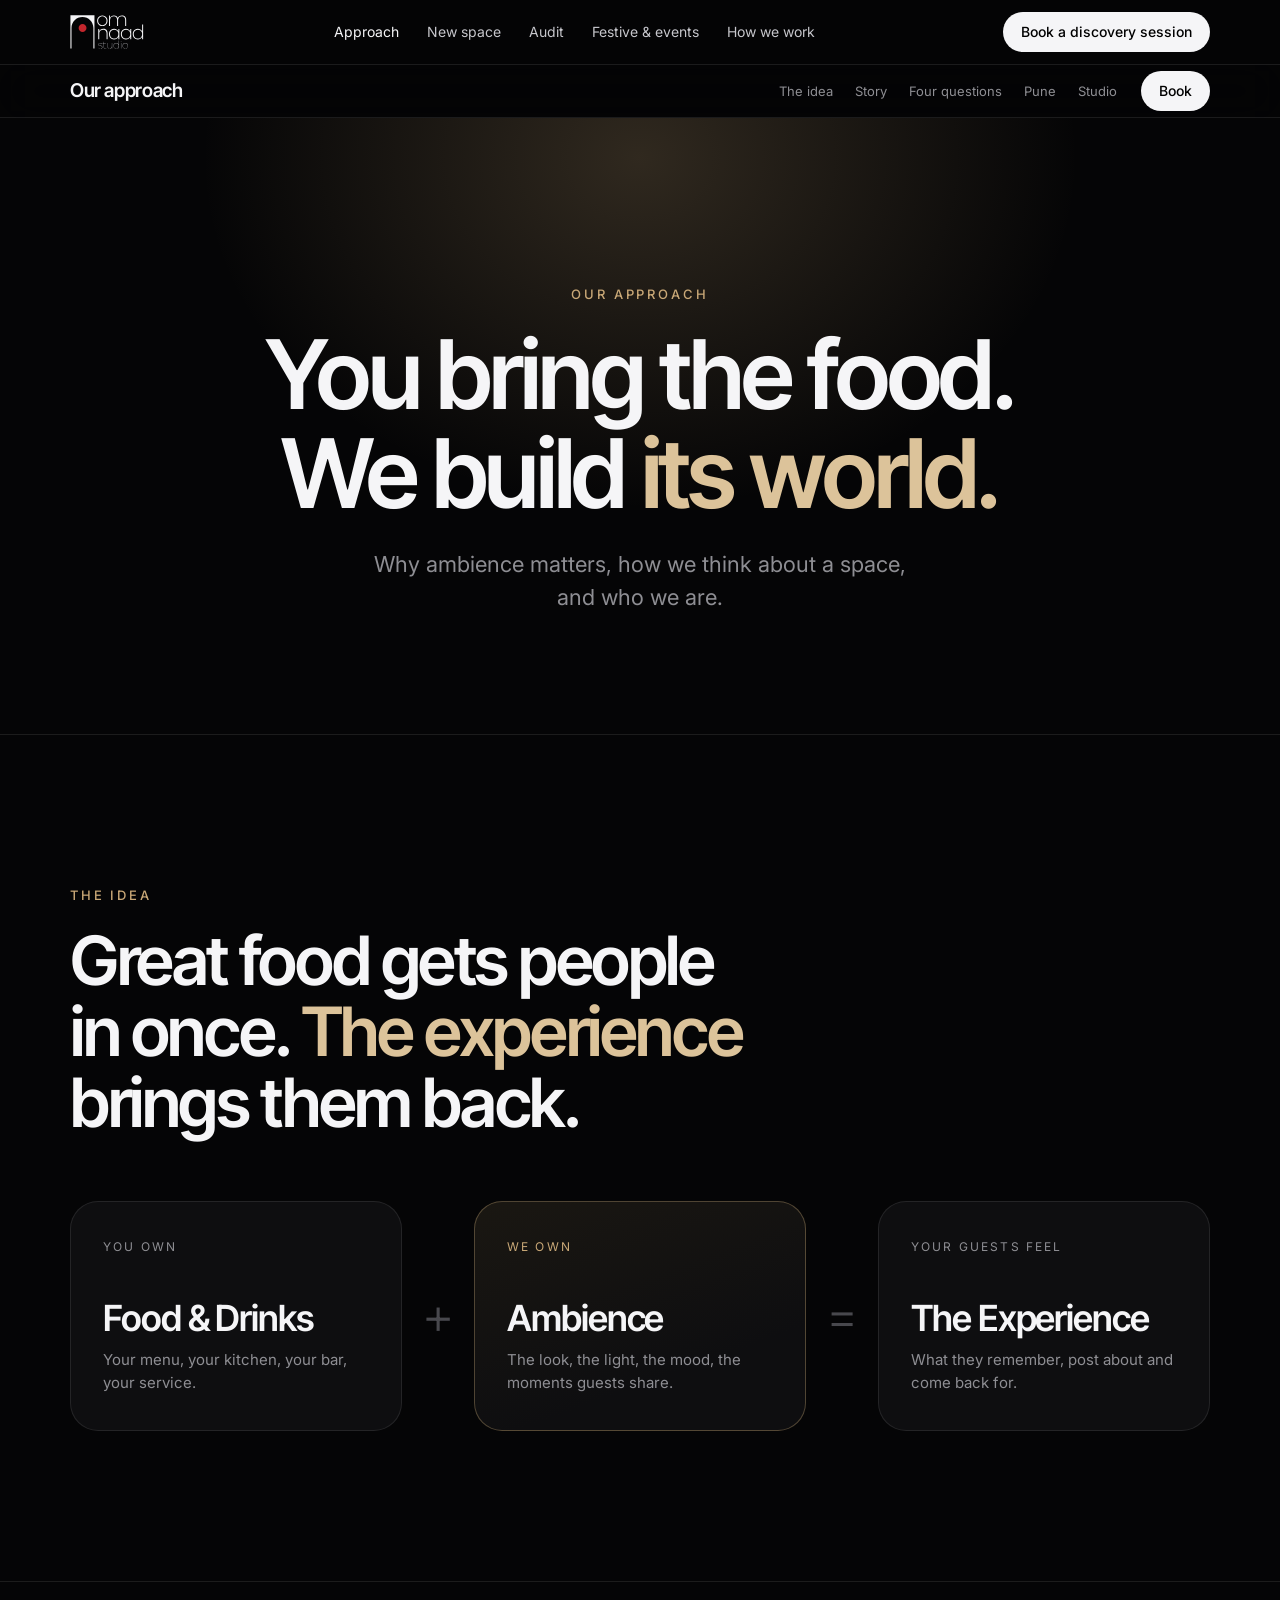
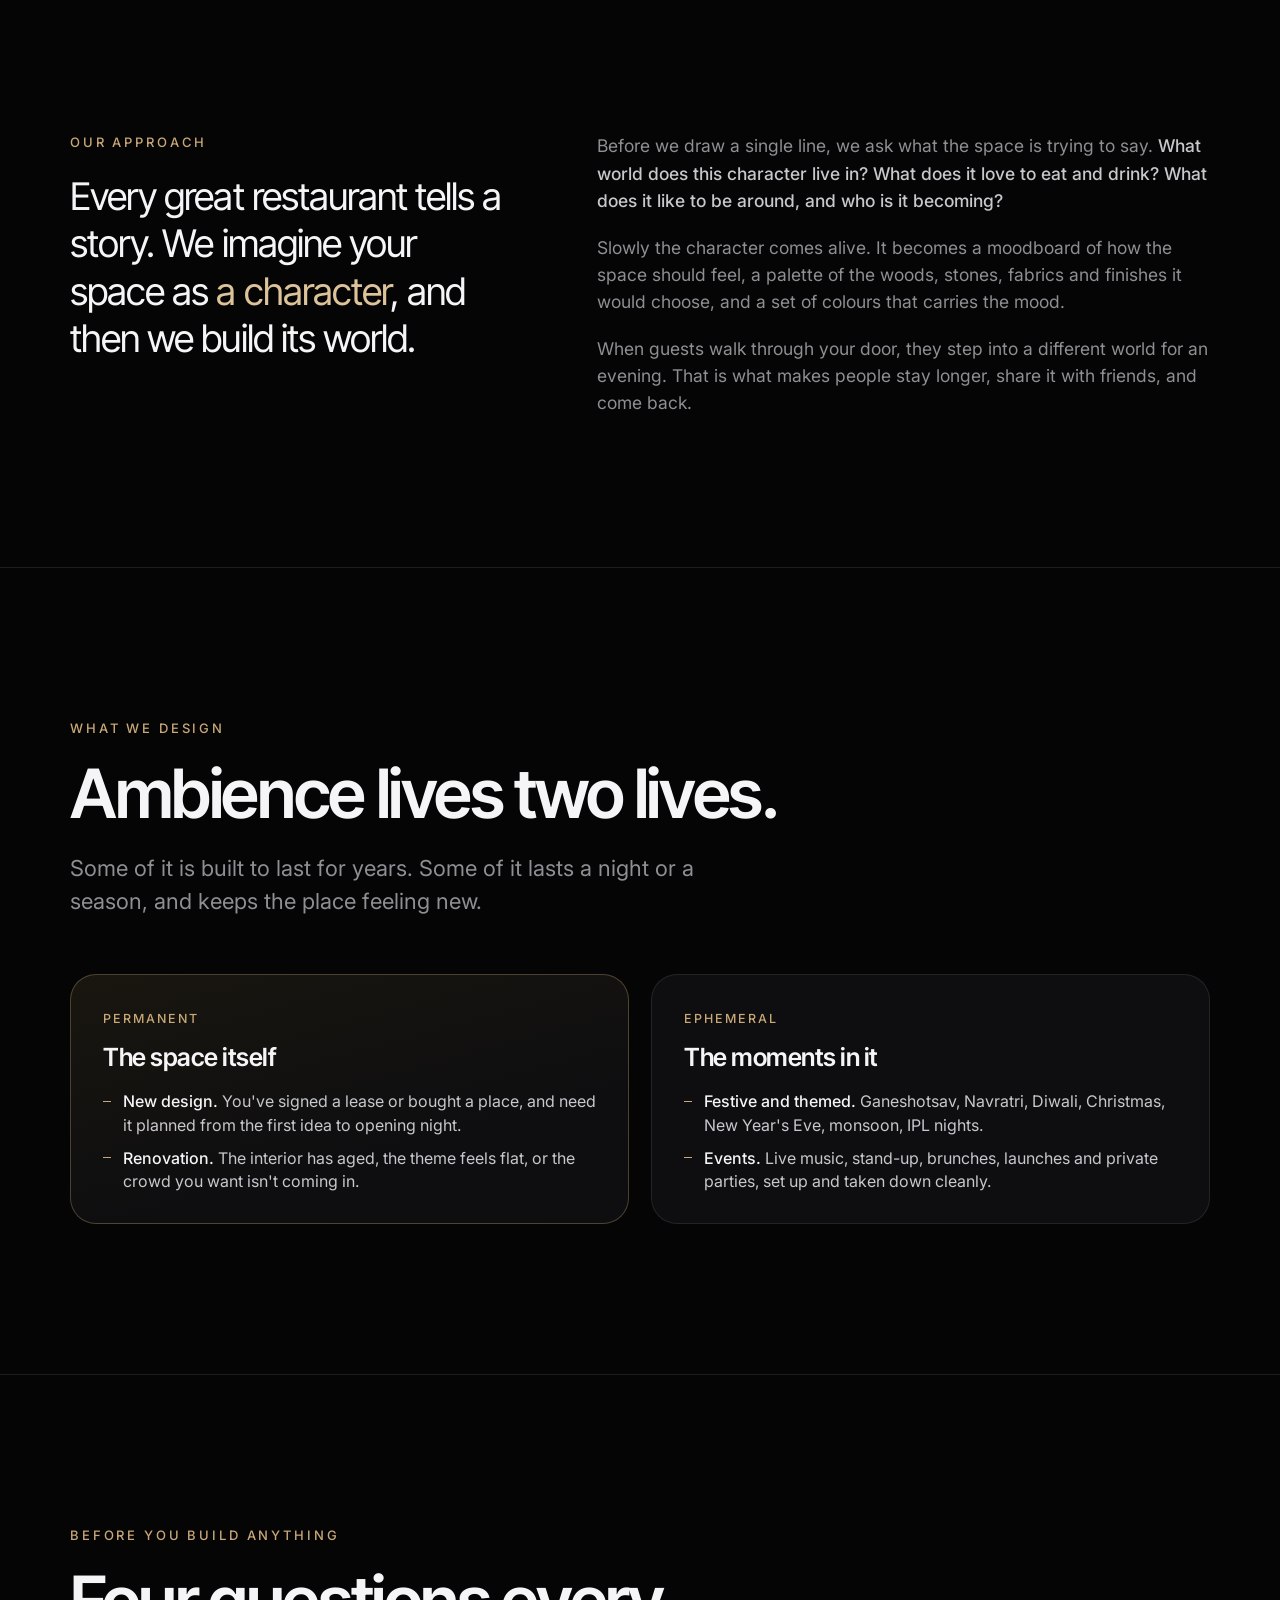
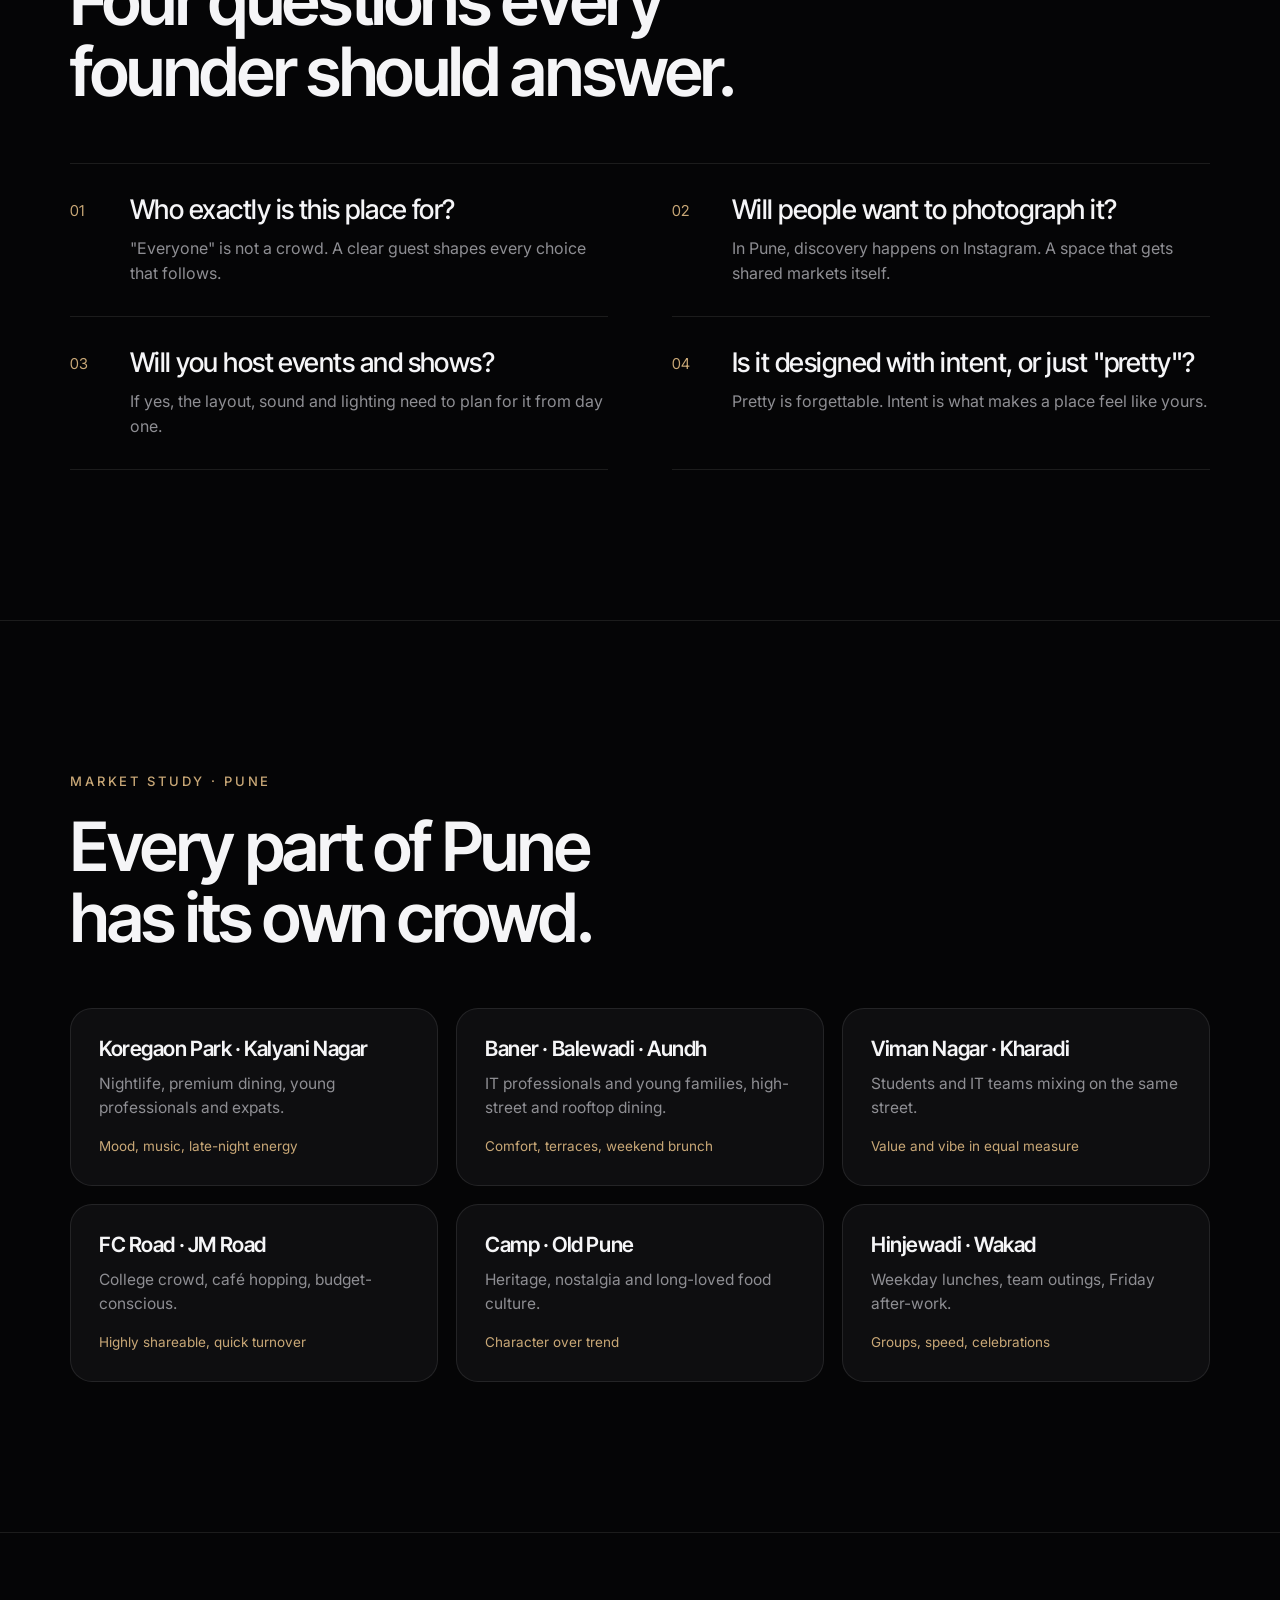
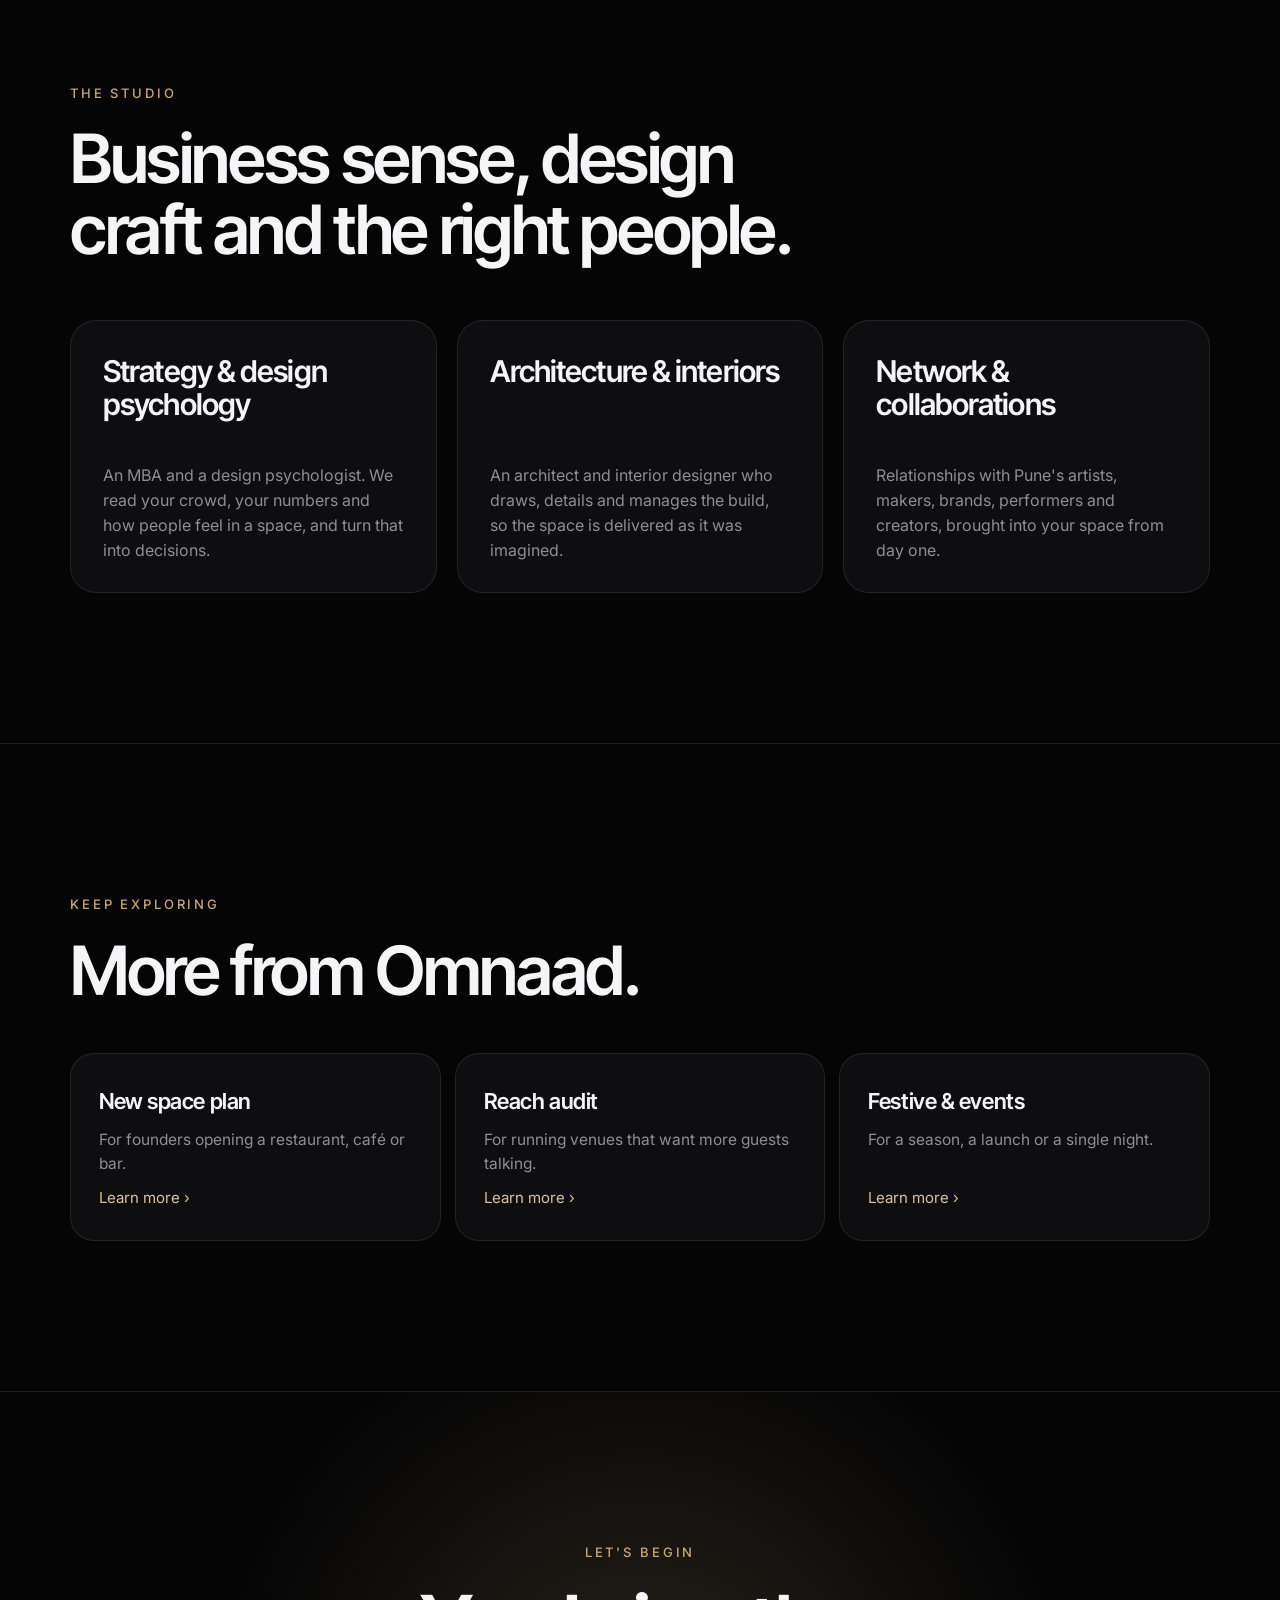
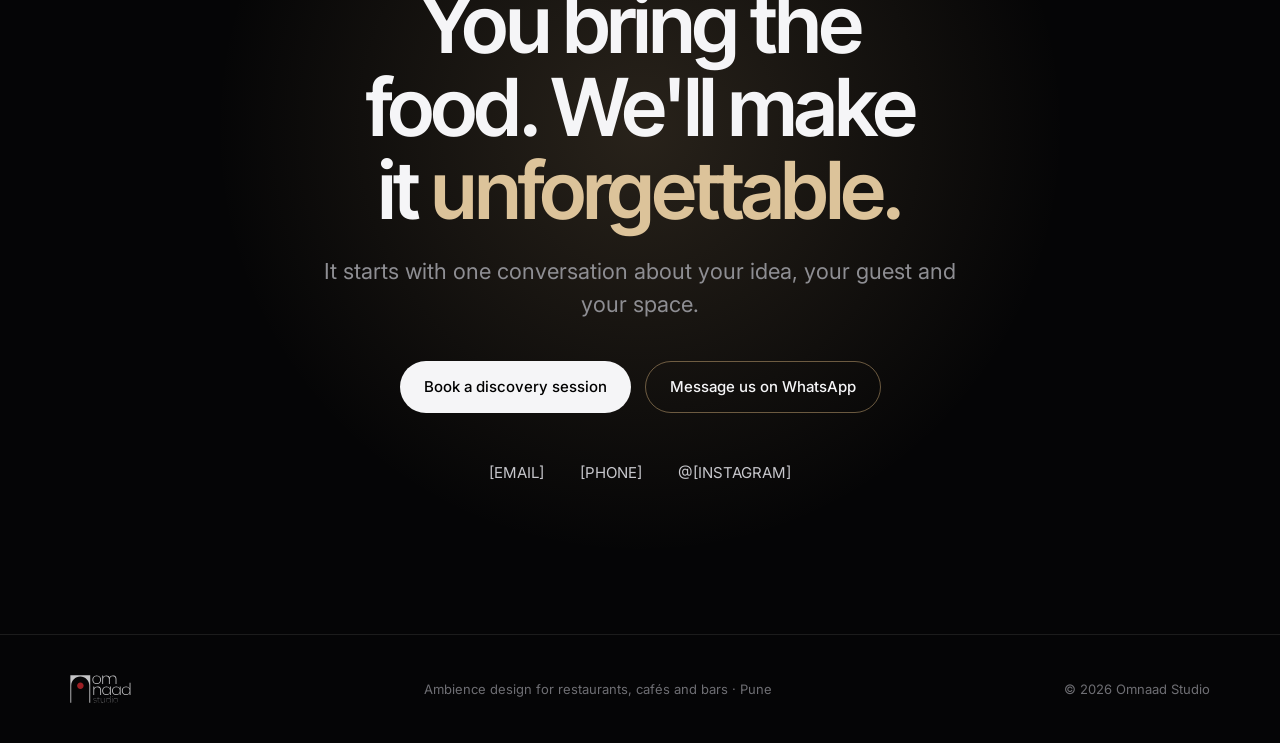
==== public/approach.html @ ee849a14 "Split the site into a highlights home page and detail pages Home page shows short tiles for each ser" ====
<!doctype html>
<html lang="en">
<head>
<meta charset="utf-8">
<meta name="viewport" content="width=device-width,initial-scale=1,viewport-fit=cover">
<title>Our approach · Omnaad Studio</title>
<meta name="description" content="Food and drinks plus ambience make the experience. How Omnaad thinks about restaurant spaces in Pune, and who we are.">
<meta name="theme-color" content="#050506">
<meta property="og:title" content="Our approach · Omnaad Studio">
<meta property="og:description" content="Food and drinks plus ambience make the experience. How Omnaad thinks about restaurant spaces in Pune, and who we are.">
<meta property="og:type" content="website">
<link rel="icon" href="favicon.svg" type="image/svg+xml">
<link rel="apple-touch-icon" href="apple-touch-icon.png">
<link rel="preconnect" href="https://fonts.googleapis.com">
<link rel="preconnect" href="https://fonts.gstatic.com" crossorigin>
<link rel="stylesheet" href="https://fonts.googleapis.com/css2?family=Inter+Tight:wght@300;400;500;600&family=Inter:wght@300;400;500&display=swap">
<link rel="stylesheet" href="styles.css">
</head>
<body>

<header class="nav">
  <div class="wrap">
    <a href="index.html" class="logo" aria-label="Omnaad Studio home"><img src="logo.svg" alt="Omnaad Studio" width="74" height="34"></a>
    <nav aria-label="Main"><ul><li><a href="approach.html" aria-current="page">Approach</a></li><li><a href="new-space-plan.html">New space</a></li><li><a href="reach-audit.html">Audit</a></li><li><a href="festive-and-events.html">Festive & events</a></li><li><a href="how-we-work.html">How we work</a></li></ul></nav>
    <details class="mnav"><summary>Menu</summary><ul><li><a href="approach.html" aria-current="page">Approach</a></li><li><a href="new-space-plan.html">New space</a></li><li><a href="reach-audit.html">Audit</a></li><li><a href="festive-and-events.html">Festive & events</a></li><li><a href="how-we-work.html">How we work</a></li></ul></details>
    <a href="#contact" class="btn primary small"><span class="cta-long">Book a discovery session</span><span class="cta-short">Book</span></a>
  </div>
</header>
<div class="subnav"><div class="wrap"><span class="name">Our approach</span><div class="right"><nav class="anchors" aria-label="On this page"><a href="#idea">The idea</a><a href="#story">Story</a><a href="#questions">Four questions</a><a href="#pune">Pune</a><a href="#studio">Studio</a></nav><a href="#contact" class="btn primary small">Book</a></div></div></div>
<main id="top">
<section class="phero">
  <div class="wrap">
    <div class="eyebrow">Our approach</div>
    <h1>You bring the food. We build <span class="gold">its world.</span></h1>
    <p class="lede">Why ambience matters, how we think about a space, and who we are.</p>
  </div>
</section>

<section id="idea">
  <div class="wrap">
    <div class="eyebrow">The idea</div>
    <h2>Great food gets people in once. <span class="gold">The experience</span> brings them back.</h2>
    <div class="eq">
      <div class="term"><span class="k">You own</span><div><div class="v">Food &amp; Drinks</div><div class="d">Your menu, your kitchen, your bar, your service.</div></div></div>
      <div class="op" aria-hidden="true">+</div>
      <div class="term us"><span class="k">We own</span><div><div class="v">Ambience</div><div class="d">The look, the light, the mood, the moments guests share.</div></div></div>
      <div class="op" aria-hidden="true">=</div>
      <div class="term"><span class="k">Your guests feel</span><div><div class="v">The Experience</div><div class="d">What they remember, post about and come back for.</div></div></div>
    </div>
  </div>
</section>


<section id="story">
  <div class="wrap story">
    <div>
      <div class="eyebrow">Our approach</div>
      <blockquote>Every great restaurant tells a story. We imagine your space as <em>a character</em>, and then we build its world.</blockquote>
    </div>
    <div class="body">
      <p>Before we draw a single line, we ask what the space is trying to say. <b>What world does this character live in? What does it love to eat and drink? What does it like to be around, and who is it becoming?</b></p>
      <p>Slowly the character comes alive. It becomes a moodboard of how the space should feel, a palette of the woods, stones, fabrics and finishes it would choose, and a set of colours that carries the mood.</p>
      <p>When guests walk through your door, they step into a different world for an evening. That is what makes people stay longer, share it with friends, and come back.</p>
    </div>
  </div>
</section>


<section id="lives">
  <div class="wrap">
    <div class="eyebrow">What we design</div>
    <h2>Ambience lives two lives.</h2>
    <p class="lede">Some of it is built to last for years. Some of it lasts a night or a season, and keeps the place feeling new.</p>
    <div class="grid2">
      <div class="card feature">
        <div class="n">Permanent</div>
        <h3>The space itself</h3>
        <ul>
          <li><b>New design.</b> You've signed a lease or bought a place, and need it planned from the first idea to opening night.</li>
          <li><b>Renovation.</b> The interior has aged, the theme feels flat, or the crowd you want isn't coming in.</li>
        </ul>
      </div>
      <div class="card">
        <div class="n">Ephemeral</div>
        <h3>The moments in it</h3>
        <ul>
          <li><b>Festive and themed.</b> Ganeshotsav, Navratri, Diwali, Christmas, New Year's Eve, monsoon, IPL nights.</li>
          <li><b>Events.</b> Live music, stand-up, brunches, launches and private parties, set up and taken down cleanly.</li>
        </ul>
      </div>
    </div>
  </div>
</section>


<section id="questions">
  <div class="wrap">
    <div class="eyebrow">Before you build anything</div>
    <h2>Four questions every founder should answer.</h2>
    <div class="qgrid">
      <div class="qrow"><span class="i">01</span><div><div class="q">Who exactly is this place for?</div><div class="a">"Everyone" is not a crowd. A clear guest shapes every choice that follows.</div></div></div>
      <div class="qrow"><span class="i">02</span><div><div class="q">Will people want to photograph it?</div><div class="a">In Pune, discovery happens on Instagram. A space that gets shared markets itself.</div></div></div>
      <div class="qrow"><span class="i">03</span><div><div class="q">Will you host events and shows?</div><div class="a">If yes, the layout, sound and lighting need to plan for it from day one.</div></div></div>
      <div class="qrow"><span class="i">04</span><div><div class="q">Is it designed with intent, or just "pretty"?</div><div class="a">Pretty is forgettable. Intent is what makes a place feel like yours.</div></div></div>
    </div>
  </div>
</section>


<section id="pune">
  <div class="wrap">
    <div class="eyebrow">Market study · Pune</div>
    <h2>Every part of Pune has its own crowd.</h2>
    <div class="areas">
      <div class="area"><h3>Koregaon Park · Kalyani Nagar</h3><div class="who">Nightlife, premium dining, young professionals and expats.</div><div class="cue">Mood, music, late-night energy</div></div>
      <div class="area"><h3>Baner · Balewadi · Aundh</h3><div class="who">IT professionals and young families, high-street and rooftop dining.</div><div class="cue">Comfort, terraces, weekend brunch</div></div>
      <div class="area"><h3>Viman Nagar · Kharadi</h3><div class="who">Students and IT teams mixing on the same street.</div><div class="cue">Value and vibe in equal measure</div></div>
      <div class="area"><h3>FC Road · JM Road</h3><div class="who">College crowd, café hopping, budget-conscious.</div><div class="cue">Highly shareable, quick turnover</div></div>
      <div class="area"><h3>Camp · Old Pune</h3><div class="who">Heritage, nostalgia and long-loved food culture.</div><div class="cue">Character over trend</div></div>
      <div class="area"><h3>Hinjewadi · Wakad</h3><div class="who">Weekday lunches, team outings, Friday after-work.</div><div class="cue">Groups, speed, celebrations</div></div>
    </div>
  </div>
</section>


<section id="studio">
  <div class="wrap">
    <div class="eyebrow">The studio</div>
    <h2>Business sense, design craft and the right people.</h2>
    <div class="grid3">
      <div class="card member"><div class="role">Strategy &amp; design psychology</div><p>An MBA and a design psychologist. We read your crowd, your numbers and how people feel in a space, and turn that into decisions.</p></div>
      <div class="card member"><div class="role">Architecture &amp; interiors</div><p>An architect and interior designer who draws, details and manages the build, so the space is delivered as it was imagined.</p></div>
      <div class="card member"><div class="role">Network &amp; collaborations</div><p>Relationships with Pune's artists, makers, brands, performers and creators, brought into your space from day one.</p></div>
    </div>
  </div>
</section>


<section>
  <div class="wrap">
    <div class="eyebrow">Keep exploring</div>
    <h2>More from Omnaad.</h2>
    <div class="explore"><a href="new-space-plan.html"><b>New space plan</b><span>For founders opening a restaurant, café or bar.</span><em>Learn more ›</em></a><a href="reach-audit.html"><b>Reach audit</b><span>For running venues that want more guests talking.</span><em>Learn more ›</em></a><a href="festive-and-events.html"><b>Festive & events</b><span>For a season, a launch or a single night.</span><em>Learn more ›</em></a></div>
  </div>
</section>

<section id="contact" class="contact">
  <div class="wrap">
    <div class="eyebrow">Let's begin</div>
    <h2>You bring the food. We'll make it <span class="gold">unforgettable.</span></h2>
    <p class="lede">It starts with one conversation about your idea, your guest and your space.</p>
    <div class="actions">
      <a href="mailto:[EMAIL]?subject=Discovery%20session" class="btn primary">Book a discovery session</a>
      <a href="https://wa.me/[WHATSAPP_NUMBER]" class="btn ghost">Message us on WhatsApp</a>
    </div>
    <div class="channels">
      <a href="mailto:[EMAIL]">[EMAIL]</a>
      <a href="tel:[PHONE]">[PHONE]</a>
      <a href="https://instagram.com/[INSTAGRAM]">@[INSTAGRAM]</a>
    </div>
  </div>
</section>

</main>

<footer>
  <div class="wrap">
    <a href="index.html"><img src="logo.svg" alt="Omnaad Studio" width="62" height="28"></a>
    <span>Ambience design for restaurants, cafés and bars · Pune</span>
    <span>© 2026 Omnaad Studio</span>
  </div>
</footer>

</body>
</html>
---- public/styles.css ----
/* Omnaad Studio — dark, Apple-like restraint. Near-black ground, one champagne accent, the logo's red dot as the only other colour. */
:root{
  --bg:#050506; --raise:#0E0E10; --raise2:#151517; --line:rgba(255,255,255,.09);
  --text:#F5F5F7; --soft:#C7C7CC; --muted:#8E8E93; --gold:#C9A877; --gold-hi:#DCC39A; --gold-dim:rgba(201,168,119,.12); --red:#C2262C;
  --display:"Inter Tight","SF Pro Display","Helvetica Neue",Arial,sans-serif;
  --body:"Inter","SF Pro Text","Helvetica Neue",Arial,sans-serif;
  --gutter:max(20px, env(safe-area-inset-left, 0px));
  color-scheme:dark;
}
*{box-sizing:border-box;margin:0;padding:0}
html{scroll-behavior:smooth;scroll-padding-top:80px;background:var(--bg)}
body{background:var(--bg);color:var(--text);font-family:var(--body);font-size:17px;line-height:1.55;-webkit-font-smoothing:antialiased;overflow-x:hidden}
img,svg{max-width:100%;display:block}
a{color:inherit}
a:focus-visible,button:focus-visible{outline:2px solid var(--gold);outline-offset:3px;border-radius:6px}
.wrap{max-width:1180px;margin:0 auto;padding-left:var(--gutter);padding-right:max(20px, env(safe-area-inset-right, 0px))}
h1,h2,h3{font-family:var(--display);font-weight:600;letter-spacing:-.035em;line-height:1.04;text-wrap:balance}
h1{font-size:clamp(48px,9vw,112px)}
h2{font-size:clamp(36px,5.6vw,68px);max-width:18ch}
h3{font-size:clamp(21px,2.2vw,25px);letter-spacing:-.02em;line-height:1.18}
.eyebrow{font-size:13px;letter-spacing:.22em;text-transform:uppercase;color:var(--gold);font-weight:500;margin-bottom:20px}
.lede{font-size:clamp(18px,1.8vw,22px);line-height:1.5;color:var(--muted);max-width:46ch;margin-top:24px}
.gold{color:var(--gold-hi)}
section{padding-block:clamp(80px,12vw,150px)}
section+section{border-top:1px solid var(--line)}

/* nav */
.nav{position:sticky;top:0;z-index:20;background:rgba(5,5,6,.72);backdrop-filter:saturate(180%) blur(20px);-webkit-backdrop-filter:saturate(180%) blur(20px);border-bottom:1px solid var(--line);padding-top:env(safe-area-inset-top,0px)}
.nav .wrap{display:flex;align-items:center;justify-content:space-between;height:64px;gap:24px}
.nav .logo img{height:34px;width:auto}
.nav ul{display:flex;gap:28px;list-style:none;font-size:14px;color:var(--soft)}
.nav ul a{text-decoration:none;transition:color .2s}
.nav ul a:hover{color:var(--text)}
.btn{display:inline-flex;align-items:center;gap:10px;padding:13px 24px;border-radius:999px;font-size:15px;font-weight:500;text-decoration:none;transition:background .2s,border-color .2s,color .2s;white-space:nowrap}
.btn.primary{background:var(--text);color:#000}
.btn.primary:hover{background:var(--gold-hi)}
.btn.ghost{border:1px solid rgba(201,168,119,.5);color:var(--text)}
.btn.ghost:hover{border-color:var(--gold);background:var(--gold-dim)}
.btn.small{padding:9px 18px;font-size:14px}
@media (max-width:900px){.nav ul{display:none}}

/* hero */
.hero{position:relative;overflow:hidden;padding-block:clamp(110px,16vw,200px) clamp(90px,12vw,150px)}
.hero::before{content:"";position:absolute;width:900px;height:900px;right:-300px;top:-320px;background:radial-gradient(circle,rgba(201,168,119,.26),rgba(201,168,119,0) 62%);pointer-events:none}
.hero .wrap{position:relative}
.hero h1{max-width:11ch}
.hero .lede{font-size:clamp(19px,2vw,24px)}
.actions{display:flex;flex-wrap:wrap;gap:14px;margin-top:40px}
.hero .meta{margin-top:clamp(64px,9vw,110px);display:flex;flex-wrap:wrap;gap:12px 40px;color:var(--muted);font-size:14px;letter-spacing:.04em}
.hero .meta span::before{content:"";display:inline-block;width:6px;height:6px;border-radius:50%;background:var(--red);margin-right:10px;vertical-align:middle}

/* equation */
.eq{display:grid;grid-template-columns:1fr auto 1fr auto 1fr;align-items:stretch;gap:20px;margin-top:64px}
.term{border-radius:28px;padding:36px 32px;background:var(--raise);border:1px solid var(--line);display:flex;flex-direction:column;justify-content:space-between;gap:40px;min-height:230px}
.term.us{background:linear-gradient(160deg,#1A1712,#0E0E10 70%);border-color:rgba(201,168,119,.35)}
.op{align-self:center;font-family:var(--display);font-size:52px;color:#48484D;font-weight:300}
.k{font-size:12px;letter-spacing:.18em;text-transform:uppercase;color:var(--muted)}
.term.us .k{color:var(--gold)}
.term .v{font-family:var(--display);font-size:clamp(28px,3vw,36px);font-weight:600;letter-spacing:-.03em;line-height:1.05}
.term .d{font-size:15px;color:var(--muted);margin-top:10px}
@media (max-width:860px){.eq{grid-template-columns:1fr}.op{justify-self:center;line-height:1}.term{min-height:0}}

/* cards */
.grid2{display:grid;grid-template-columns:repeat(2,minmax(0,1fr));gap:22px;margin-top:56px}
.grid3{display:grid;grid-template-columns:repeat(3,minmax(0,1fr));gap:20px;margin-top:56px}
@media (max-width:900px){.grid3{grid-template-columns:1fr}}
@media (max-width:760px){.grid2{grid-template-columns:1fr}}
.card{background:var(--raise);border:1px solid var(--line);border-radius:26px;padding:34px 32px 30px;display:flex;flex-direction:column;gap:14px;min-width:0}
.card.feature{background:linear-gradient(165deg,#19160F,#0E0E10 65%);border-color:rgba(201,168,119,.32)}
.card .n{font-size:12.5px;color:var(--gold);letter-spacing:.16em;text-transform:uppercase;font-weight:500}
.card p{color:var(--muted);font-size:16px}
.card ul{list-style:none;display:grid;gap:10px;margin-top:4px}
.card li{font-size:16px;line-height:1.45;color:var(--soft);padding-left:20px;position:relative}
.card li::before{content:"";position:absolute;left:0;top:.66em;width:8px;height:1px;background:var(--gold)}
.card li b{color:var(--text);font-weight:500}
.card .tag{margin-top:auto;padding-top:16px;border-top:1px solid var(--line);font-size:14px;color:var(--muted)}
.card .tag b{color:var(--text);font-weight:500}

/* questions */
.qgrid{display:grid;grid-template-columns:repeat(2,minmax(0,1fr));gap:0 64px;margin-top:56px;border-top:1px solid var(--line)}
@media (max-width:760px){.qgrid{grid-template-columns:1fr}}
.qrow{display:grid;grid-template-columns:48px 1fr;gap:12px;padding:30px 0;border-bottom:1px solid var(--line)}
.qrow .i{font-family:var(--display);color:var(--gold);font-size:15px;padding-top:5px}
.qrow .q{font-family:var(--display);font-size:clamp(22px,2.4vw,27px);font-weight:500;letter-spacing:-.02em;line-height:1.2}
.qrow .a{font-size:16px;color:var(--muted);margin-top:10px}

/* journey overview */
.journey{display:grid;grid-template-columns:repeat(7,minmax(0,1fr));margin-top:72px;position:relative}
.journey::before{content:"";position:absolute;left:0;right:0;top:11px;height:1px;background:linear-gradient(90deg,var(--gold),rgba(201,168,119,.12))}
.jstep{padding-right:16px;position:relative;text-decoration:none;display:block}
.jstep .dot{width:23px;height:23px;border-radius:50%;background:var(--bg);border:1px solid var(--gold);display:grid;place-items:center;margin-bottom:26px}
.jstep .dot::after{content:"";width:7px;height:7px;border-radius:50%;background:var(--gold);transition:transform .2s}
.jstep:hover .dot::after{transform:scale(1.5)}
.jstep .num{font-size:12px;letter-spacing:.16em;color:var(--muted)}
.jstep h3{font-size:20px;margin-top:8px}
.jstep p{font-size:14.5px;color:var(--muted);margin-top:8px;line-height:1.45}
@media (max-width:980px){
  .journey{grid-template-columns:1fr;gap:0}
  .journey::before{left:11px;right:auto;top:0;bottom:0;width:1px;height:auto;background:linear-gradient(180deg,var(--gold),rgba(201,168,119,.12))}
  .jstep{display:grid;grid-template-columns:23px 1fr;column-gap:22px;padding:0 0 26px}
  .jstep .dot{grid-row:span 3;margin:0}
  .jstep h3{margin-top:2px}
}
.loopnote{margin-top:56px;display:flex;flex-wrap:wrap;align-items:center;gap:8px 18px;padding:24px 30px;border-radius:22px;background:var(--gold-dim);border:1px solid rgba(201,168,119,.25);font-size:17px;color:var(--soft);max-width:880px}
.loopnote b{color:var(--gold-hi);font-weight:500;font-family:var(--display);font-size:19px}

/* stage detail */
.stage{display:grid;grid-template-columns:5fr 7fr;gap:clamp(40px,7vw,96px)}
@media (max-width:900px){.stage{grid-template-columns:1fr}}
.stage .left{display:flex;flex-direction:column;min-width:0}
.bignum{font-family:var(--display);font-size:clamp(96px,13vw,160px);font-weight:300;line-height:.8;letter-spacing:-.06em;color:transparent;-webkit-text-stroke:1px rgba(201,168,119,.6);margin-bottom:36px}
.stage h2{font-size:clamp(34px,4.4vw,54px)}
.stage .lede{font-size:18px}
.youget{margin-top:40px;font-size:15.5px;color:var(--muted);max-width:40ch;padding-top:20px;border-top:1px solid var(--line)}
.youget span{display:block;font-size:11.5px;letter-spacing:.2em;text-transform:uppercase;color:var(--gold);margin-bottom:8px}
.items{align-self:center;min-width:0}
.item{display:grid;grid-template-columns:minmax(150px,210px) 1fr;gap:24px;padding:22px 0;border-top:1px solid var(--line)}
.item:last-child{border-bottom:1px solid var(--line)}
.item .t{font-family:var(--display);font-size:19px;font-weight:500;letter-spacing:-.01em}
.item .d{font-size:16px;color:var(--muted)}
@media (max-width:560px){.item{grid-template-columns:1fr;gap:6px}}

/* pune */
.areas{display:grid;grid-template-columns:repeat(3,minmax(0,1fr));gap:18px;margin-top:56px}
@media (max-width:900px){.areas{grid-template-columns:repeat(2,minmax(0,1fr))}}
@media (max-width:600px){.areas{grid-template-columns:1fr}}
.area{padding:28px 28px;border-radius:22px;background:var(--raise);border:1px solid var(--line);transition:border-color .25s,transform .25s}
.area:hover{border-color:rgba(201,168,119,.4);transform:translateY(-2px)}
.area h3{font-size:21px}
.area .who{font-size:15.5px;color:var(--muted);margin-top:10px}
.area .cue{font-size:13.5px;color:var(--gold);margin-top:16px}

/* quarters */
.qs{display:grid;grid-template-columns:repeat(4,minmax(0,1fr));gap:18px;margin-top:56px}
@media (max-width:900px){.qs{grid-template-columns:repeat(2,minmax(0,1fr))}}
@media (max-width:520px){.qs{grid-template-columns:1fr}}
.qtr{padding:30px 28px;border-radius:24px;background:var(--raise);border:1px solid var(--line);min-height:220px;display:flex;flex-direction:column;gap:12px}
.qtr .m{font-size:12px;letter-spacing:.18em;text-transform:uppercase;color:var(--gold)}
.qtr h3{font-size:32px}
.qtr p{font-size:15.5px;color:var(--muted);margin-top:auto}

/* story */
.story{display:grid;grid-template-columns:5fr 7fr;gap:clamp(40px,7vw,96px);align-items:start}
@media (max-width:900px){.story{grid-template-columns:1fr}}
.story blockquote{font-family:var(--display);font-size:clamp(26px,3vw,38px);font-weight:400;letter-spacing:-.025em;line-height:1.25;color:var(--text)}
.story blockquote em{font-style:normal;color:var(--gold-hi)}
.story .body{display:grid;gap:20px;color:var(--muted);font-size:17.5px;max-width:60ch}
.story .body b{color:var(--soft);font-weight:500}

/* deliverables */
.deliv{display:grid;grid-template-columns:repeat(4,minmax(0,1fr));margin-top:64px;border-top:1px solid var(--line)}
.dv{padding:30px 28px 10px 0}
.dv+.dv{padding-left:28px;border-left:1px solid var(--line)}
.dv .k{color:var(--gold)}
.dv ul{list-style:none;margin-top:20px;display:grid;gap:13px}
.dv li{font-size:16.5px;color:var(--soft);line-height:1.4}
@media (max-width:900px){.deliv{grid-template-columns:repeat(2,minmax(0,1fr))}.dv:nth-child(3){border-left:0;padding-left:0}.dv{padding-bottom:30px}}
@media (max-width:520px){.deliv{grid-template-columns:1fr}.dv+.dv{border-left:0;padding-left:0;border-top:1px solid var(--line)}}

/* team */
.member{min-height:260px}
.member .role{font-family:var(--display);font-size:clamp(25px,2.6vw,30px);font-weight:600;letter-spacing:-.03em;line-height:1.1}
.member p{margin-top:auto;padding-top:28px}

/* contact */
.contact{position:relative;overflow:hidden;text-align:center}
.contact::before{content:"";position:absolute;width:1000px;height:1000px;left:50%;top:40%;transform:translate(-50%,-50%);background:radial-gradient(circle,rgba(201,168,119,.18),rgba(201,168,119,0) 60%);pointer-events:none}
.contact .wrap{position:relative;display:flex;flex-direction:column;align-items:center}
.contact h2{max-width:16ch;font-size:clamp(40px,6.4vw,80px)}
.contact .lede{text-align:center}
.contact .actions{justify-content:center}
.channels{display:flex;flex-wrap:wrap;justify-content:center;gap:12px 36px;margin-top:48px;color:var(--muted);font-size:15px}
.channels a{text-decoration:none;color:var(--soft)}
.channels a:hover{color:var(--gold-hi)}

footer{border-top:1px solid var(--line);padding-block:40px calc(40px + env(safe-area-inset-bottom,0px));color:#6E6E73;font-size:13px}
footer .wrap{display:flex;flex-wrap:wrap;justify-content:space-between;gap:16px;align-items:center}
footer img{height:28px;width:auto;opacity:.8}

@media (prefers-reduced-motion:reduce){html{scroll-behavior:auto}*{transition:none!important}}

/* ---------- Shared additions for the multi-page site ---------- */
.nav ul a[aria-current="page"]{color:var(--text)}
.more{display:inline-flex;align-items:center;gap:6px;color:var(--gold-hi);text-decoration:none;font-size:17px;font-weight:500}
.more::after{content:"›";font-size:1.25em;line-height:1;transform:translateY(-1px);transition:transform .2s}
.more:hover::after{transform:translate(3px,-1px)}
.links{display:flex;flex-wrap:wrap;gap:14px 32px;margin-top:28px;align-items:center}

/* local nav, like a product page bar */
.subnav{position:sticky;top:calc(64px + env(safe-area-inset-top,0px));z-index:15;background:rgba(5,5,6,.78);backdrop-filter:saturate(180%) blur(20px);-webkit-backdrop-filter:saturate(180%) blur(20px);border-bottom:1px solid var(--line)}
.subnav .wrap{display:flex;align-items:center;justify-content:space-between;gap:20px;height:52px}
.subnav .name{font-family:var(--display);font-size:19px;font-weight:600;letter-spacing:-.02em;white-space:nowrap}
.subnav .right{display:flex;align-items:center;gap:24px;min-width:0}
.subnav .anchors{display:flex;gap:22px;font-size:13px;color:var(--muted);overflow-x:auto;scrollbar-width:none}
.subnav .anchors::-webkit-scrollbar{display:none}
.subnav .anchors a{text-decoration:none;white-space:nowrap}
.subnav .anchors a:hover{color:var(--text)}
@media (max-width:760px){.subnav .anchors{display:none}}
html{scroll-padding-top:130px}

/* home tiles */
.tiles{display:grid;gap:14px;padding:14px max(14px, env(safe-area-inset-right,0px)) 14px max(14px, env(safe-area-inset-left,0px))}
.tiles .row{display:grid;grid-template-columns:repeat(2,minmax(0,1fr));gap:14px}
@media (max-width:820px){.tiles .row{grid-template-columns:1fr}}
.tile{position:relative;overflow:hidden;border-radius:30px;background:var(--raise);border:1px solid var(--line);padding:clamp(48px,7vw,88px) clamp(24px,5vw,64px);text-align:center;display:flex;flex-direction:column;align-items:center;min-height:540px}
.tile.big{min-height:620px}
.tile .eyebrow{margin-bottom:14px}
.tile h2{max-width:16ch;margin:0 auto}
.tile .tagline{font-size:clamp(19px,2vw,24px);color:var(--soft);margin-top:14px;max-width:34ch}
.tile .links{justify-content:center}
.tile .art{margin-top:auto;padding-top:48px;width:100%;display:flex;justify-content:center}
.tile.warm{background:radial-gradient(ellipse at 50% 120%,rgba(201,168,119,.28),rgba(201,168,119,0) 60%),linear-gradient(180deg,#0E0E10,#121110)}
.tile.cool{background:radial-gradient(ellipse at 50% 120%,rgba(194,38,44,.18),rgba(194,38,44,0) 60%),var(--raise)}
section.tiles{padding-block:0;border-top:0}
section.tiles+section{border-top:0}

/* arch motif drawn from the logo */
.arch{width:min(320px,70%);aspect-ratio:3/4;border:10px solid var(--text);border-bottom:0;border-radius:999px 999px 0 0;position:relative;opacity:.92}
.arch::after{content:"";position:absolute;width:26%;aspect-ratio:1;border-radius:50%;background:var(--red);left:50%;top:22%;transform:translateX(-50%)}
.arches{display:flex;gap:18px;align-items:flex-end;justify-content:center}
.arches i{display:block;width:72px;aspect-ratio:3/4;border:5px solid var(--soft);border-bottom:0;border-radius:999px 999px 0 0;opacity:.5}
.arches i:nth-child(2){width:96px;opacity:1;border-color:var(--gold)}
.arches i:nth-child(3){width:60px;opacity:.35}

/* mini journey on home */
.mini{display:flex;flex-wrap:wrap;justify-content:center;gap:10px;max-width:760px}
.mini span{padding:9px 16px;border-radius:999px;border:1px solid var(--line);font-size:14.5px;color:var(--soft);background:rgba(255,255,255,.02)}
.mini span.loop{border-color:rgba(201,168,119,.45);color:var(--gold-hi)}
.chips{display:flex;flex-wrap:wrap;justify-content:center;gap:10px;max-width:720px}
.chips span{padding:9px 16px;border-radius:999px;background:var(--raise2);font-size:14.5px;color:var(--soft)}

/* key highlights strip */
.highlights{display:grid;grid-template-columns:repeat(4,minmax(0,1fr));gap:0;margin-top:56px;border-top:1px solid var(--line)}
.hl{padding:30px 26px 6px 0}
.hl+.hl{padding-left:26px;border-left:1px solid var(--line)}
.hl .big{font-family:var(--display);font-size:clamp(30px,3.4vw,42px);font-weight:600;letter-spacing:-.03em;color:var(--gold-hi);line-height:1}
.hl p{font-size:15.5px;color:var(--muted);margin-top:12px}
@media (max-width:900px){.highlights{grid-template-columns:repeat(2,minmax(0,1fr))}.hl:nth-child(3){border-left:0;padding-left:0}.hl{padding-bottom:28px}}
@media (max-width:520px){.highlights{grid-template-columns:1fr}.hl+.hl{border-left:0;padding-left:0;border-top:1px solid var(--line)}}

/* page hero (detail pages) */
.phero{position:relative;overflow:hidden;text-align:center;padding-block:clamp(90px,13vw,170px) clamp(70px,10vw,120px)}
.phero::before{content:"";position:absolute;width:1000px;height:800px;left:50%;top:-360px;transform:translateX(-50%);background:radial-gradient(ellipse,rgba(201,168,119,.22),rgba(201,168,119,0) 62%);pointer-events:none}
.phero .wrap{position:relative;display:flex;flex-direction:column;align-items:center}
.phero h1{font-size:clamp(44px,7.6vw,96px);max-width:14ch}
.phero .lede{text-align:center;max-width:40ch}
.phero .actions{justify-content:center}

/* feature rows on detail pages */
.features{display:grid;grid-template-columns:repeat(2,minmax(0,1fr));gap:20px;margin-top:56px}
@media (max-width:760px){.features{grid-template-columns:1fr}}
.feature-card{background:var(--raise);border:1px solid var(--line);border-radius:28px;padding:clamp(30px,4vw,44px);display:flex;flex-direction:column;gap:14px;min-width:0}
.feature-card .n{font-size:12.5px;color:var(--gold);letter-spacing:.16em;text-transform:uppercase;font-weight:500}
.feature-card h3{font-size:clamp(24px,2.6vw,30px)}
.feature-card p{color:var(--muted);font-size:16.5px}
.feature-card ul{list-style:none;display:grid;gap:10px;margin-top:6px}
.feature-card li{font-size:16px;color:var(--soft);padding-left:20px;position:relative;line-height:1.45}
.feature-card li::before{content:"";position:absolute;left:0;top:.66em;width:8px;height:1px;background:var(--gold)}

/* scorecard */
.score{display:grid;grid-template-columns:repeat(5,minmax(0,1fr));gap:14px;margin-top:56px}
@media (max-width:900px){.score{grid-template-columns:repeat(2,minmax(0,1fr))}}
.score>div{background:var(--raise);border:1px solid var(--line);border-radius:22px;padding:24px 22px}
.score b{display:block;font-family:var(--display);font-size:20px;font-weight:600;letter-spacing:-.02em}
.score span{display:block;font-size:14.5px;color:var(--muted);margin-top:8px}
.dots{display:flex;gap:5px;margin-top:16px}
.dots i{width:9px;height:9px;border-radius:50%;background:var(--line)}
.dots i.on{background:var(--gold)}

/* explore more (cross links at page end) */
.explore{display:grid;grid-template-columns:repeat(3,minmax(0,1fr));gap:14px;margin-top:48px}
@media (max-width:820px){.explore{grid-template-columns:1fr}}
.explore a{display:flex;flex-direction:column;gap:10px;padding:30px 28px;border-radius:24px;background:var(--raise);border:1px solid var(--line);text-decoration:none;transition:border-color .2s}
.explore a:hover{border-color:rgba(201,168,119,.45)}
.explore a b{font-family:var(--display);font-size:22px;font-weight:600;letter-spacing:-.02em}
.explore a span{color:var(--muted);font-size:15.5px}
.explore a em{font-style:normal;color:var(--gold-hi);font-size:15px;margin-top:auto}

/* mobile menu */
.mnav{display:none;position:relative}
.mnav summary{list-style:none;cursor:pointer;font-size:14px;color:var(--soft);padding:8px 4px}
.mnav summary::-webkit-details-marker{display:none}
.mnav ul{position:absolute;right:-8px;top:calc(100% + 10px);min-width:220px;list-style:none;background:var(--raise2);border:1px solid var(--line);border-radius:18px;padding:8px;display:grid}
.mnav li a{display:block;padding:12px 14px;border-radius:12px;text-decoration:none;font-size:16px}
.mnav li a:hover,.mnav li a[aria-current="page"]{background:rgba(255,255,255,.05)}
.nav .cta-short{display:none}
@media (max-width:900px){.mnav{display:block;margin-left:auto}}
@media (max-width:520px){.nav .cta-long{display:none}.nav .cta-short{display:inline}}
.nav .mnav ul{gap:2px;display:grid}
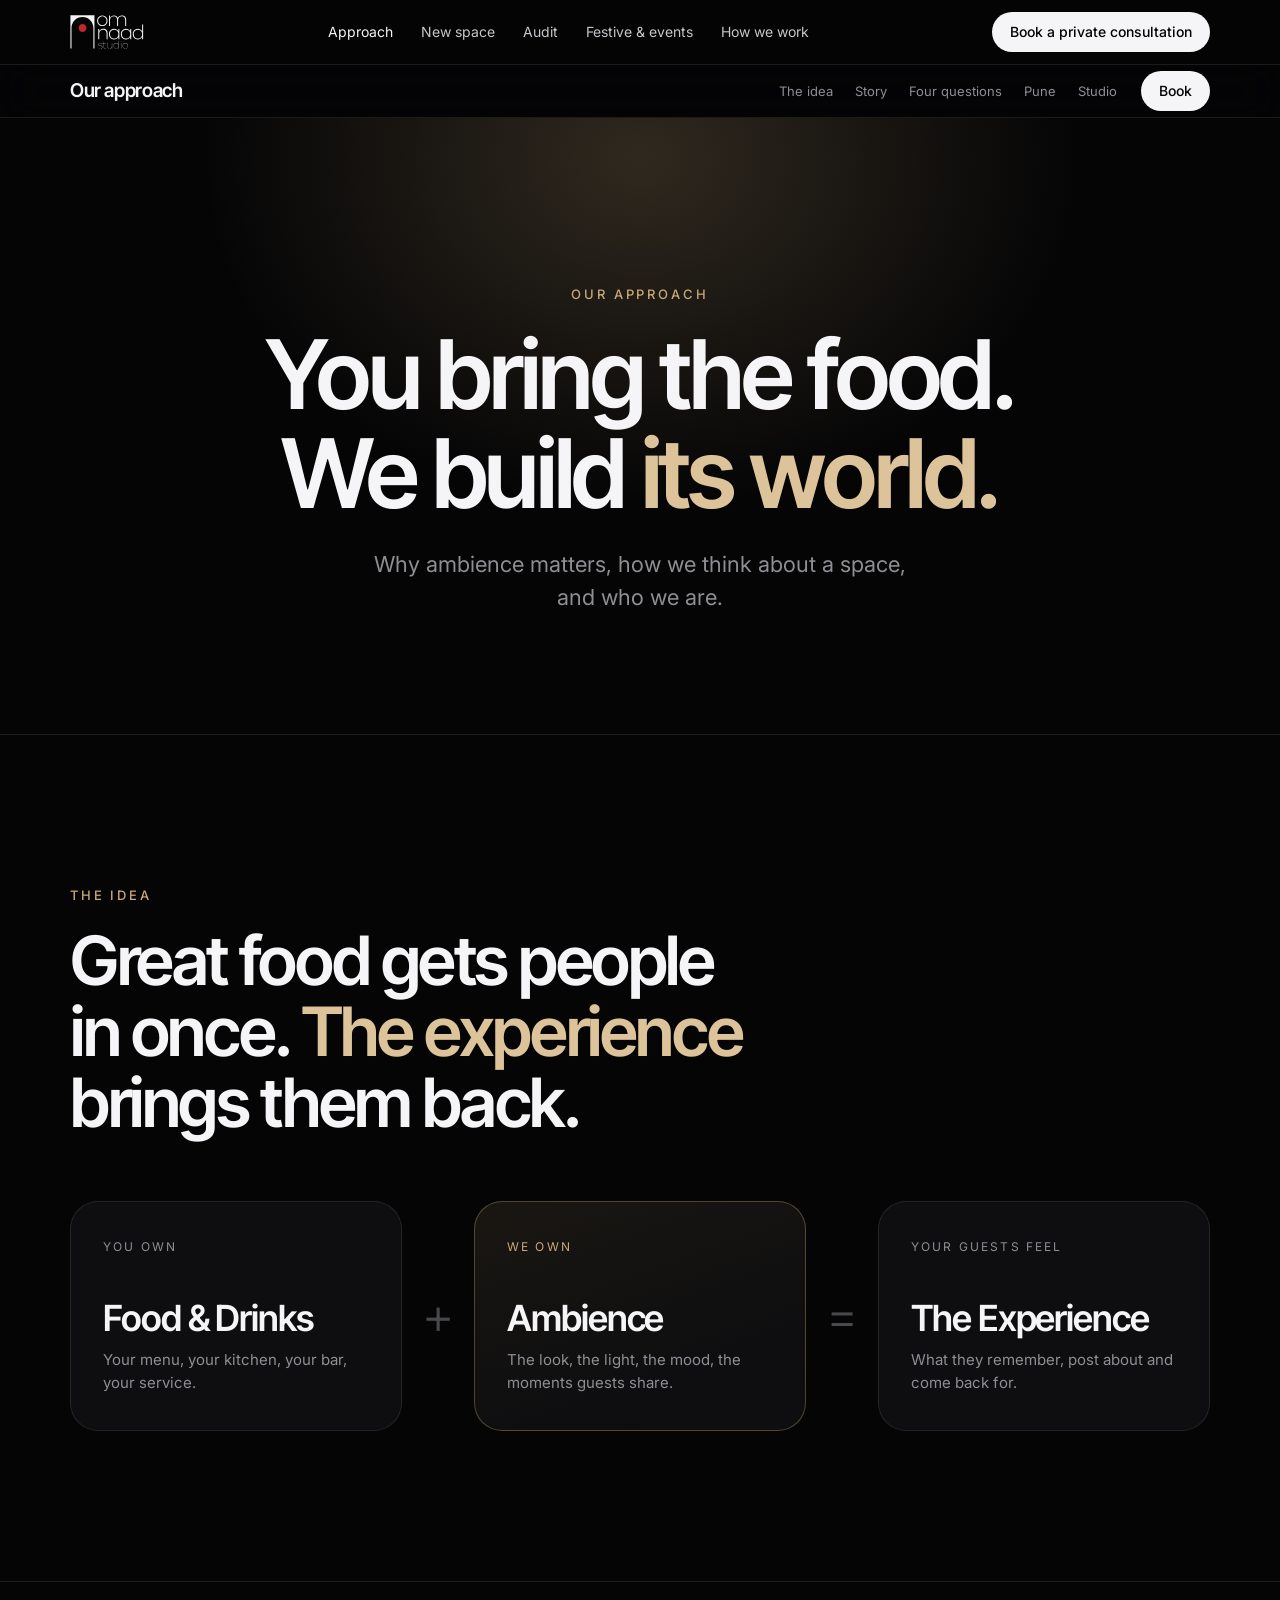
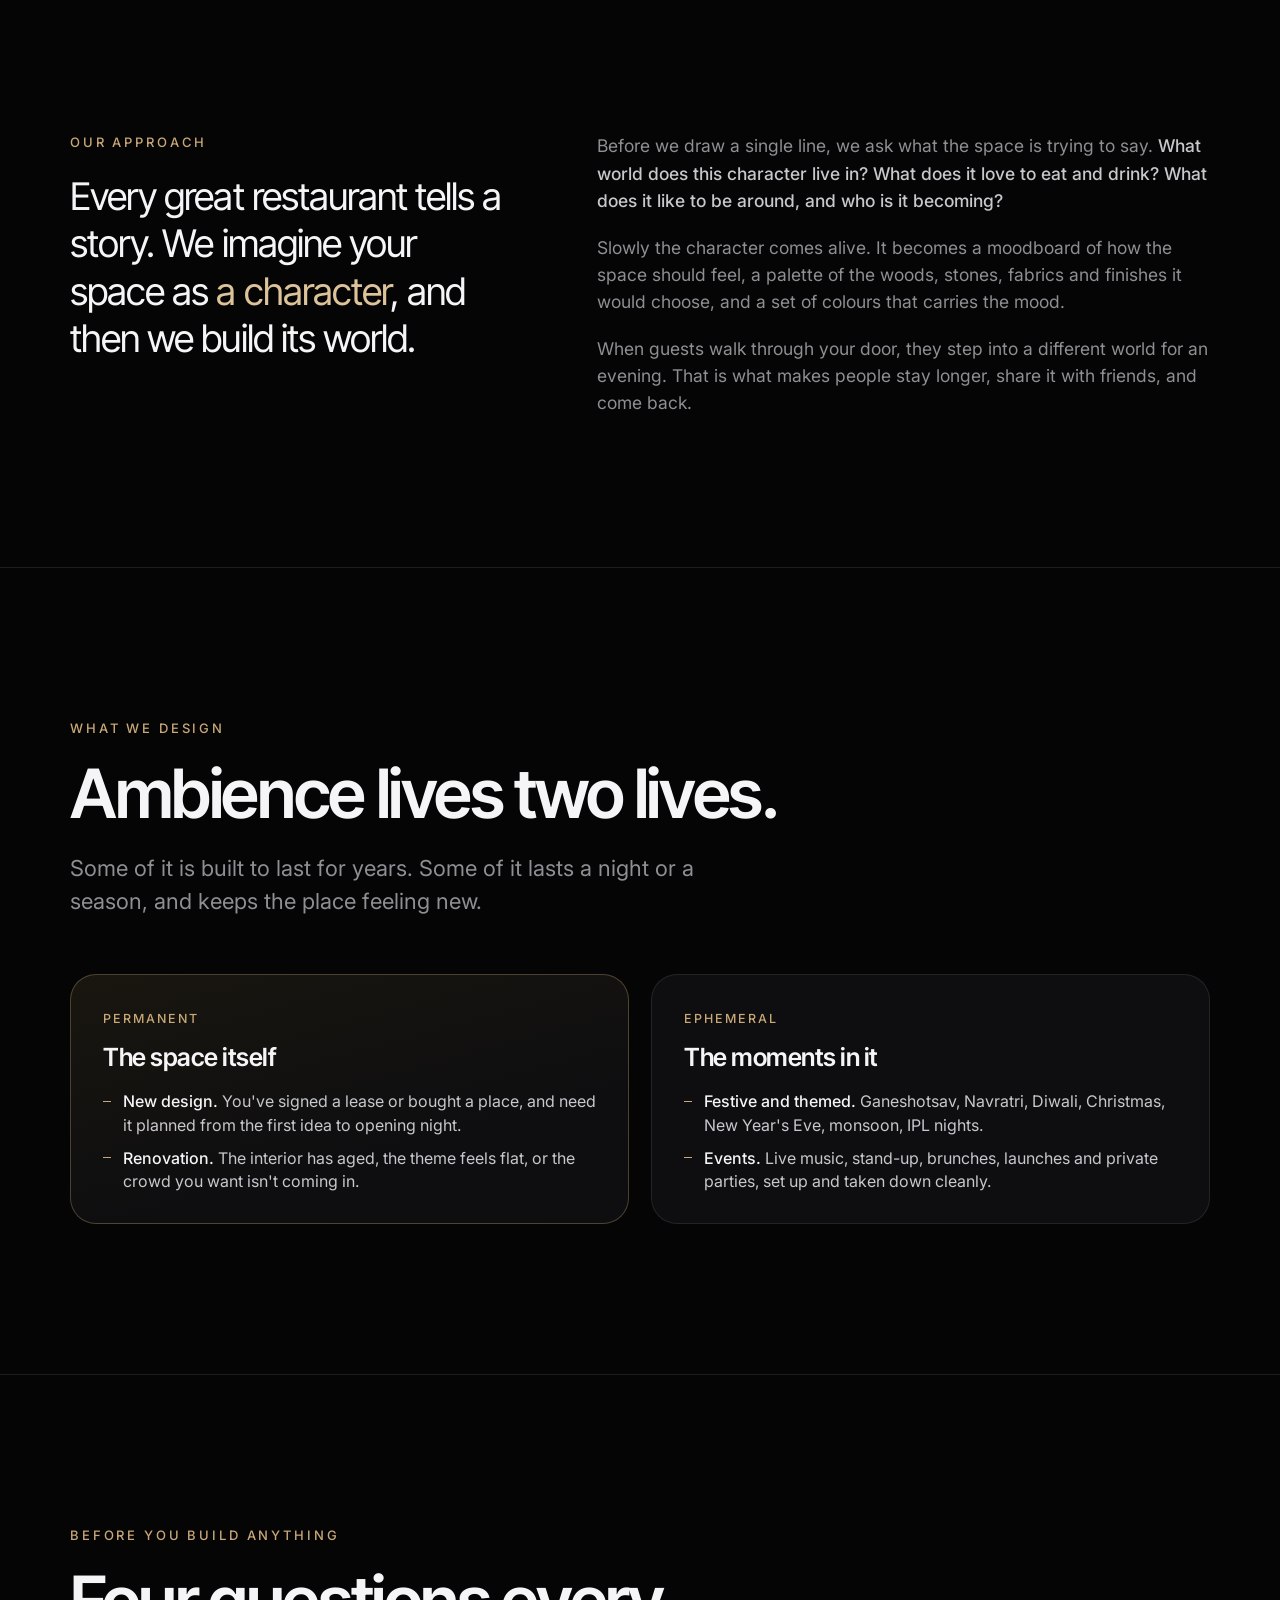
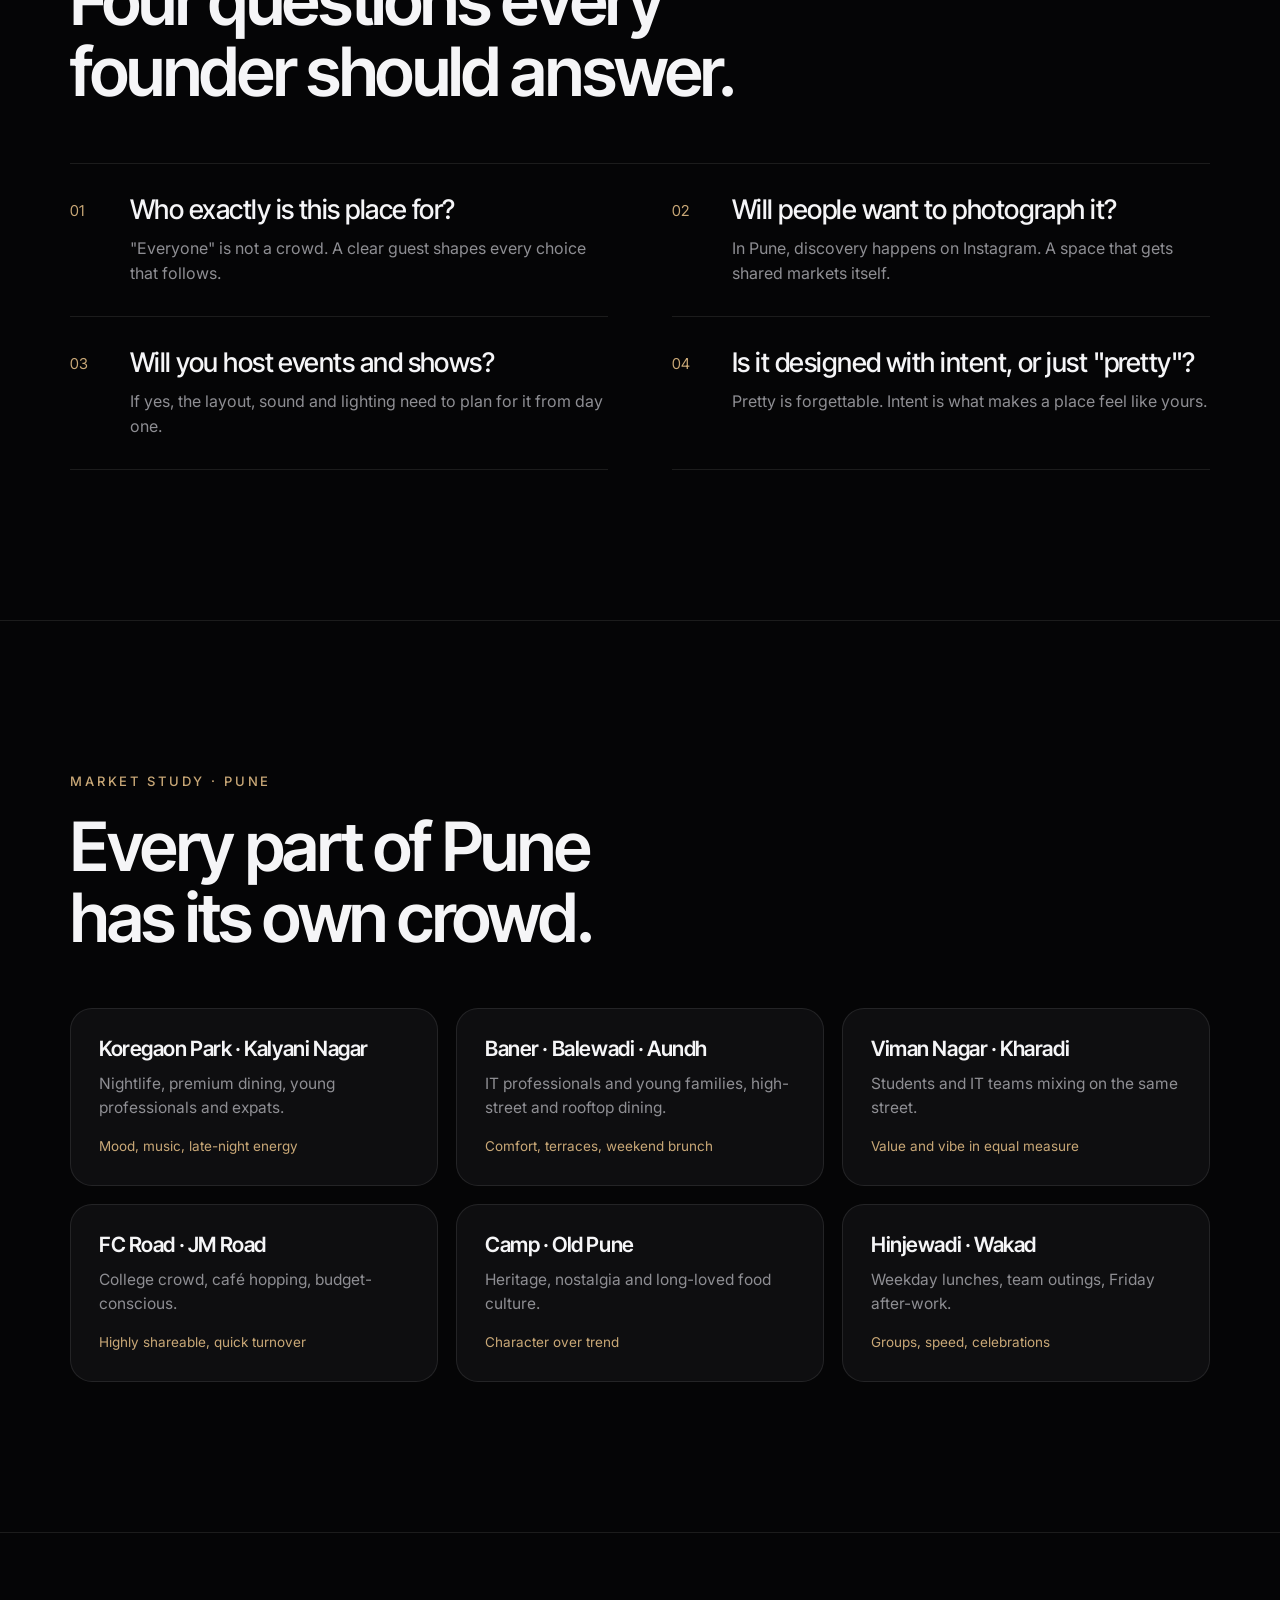
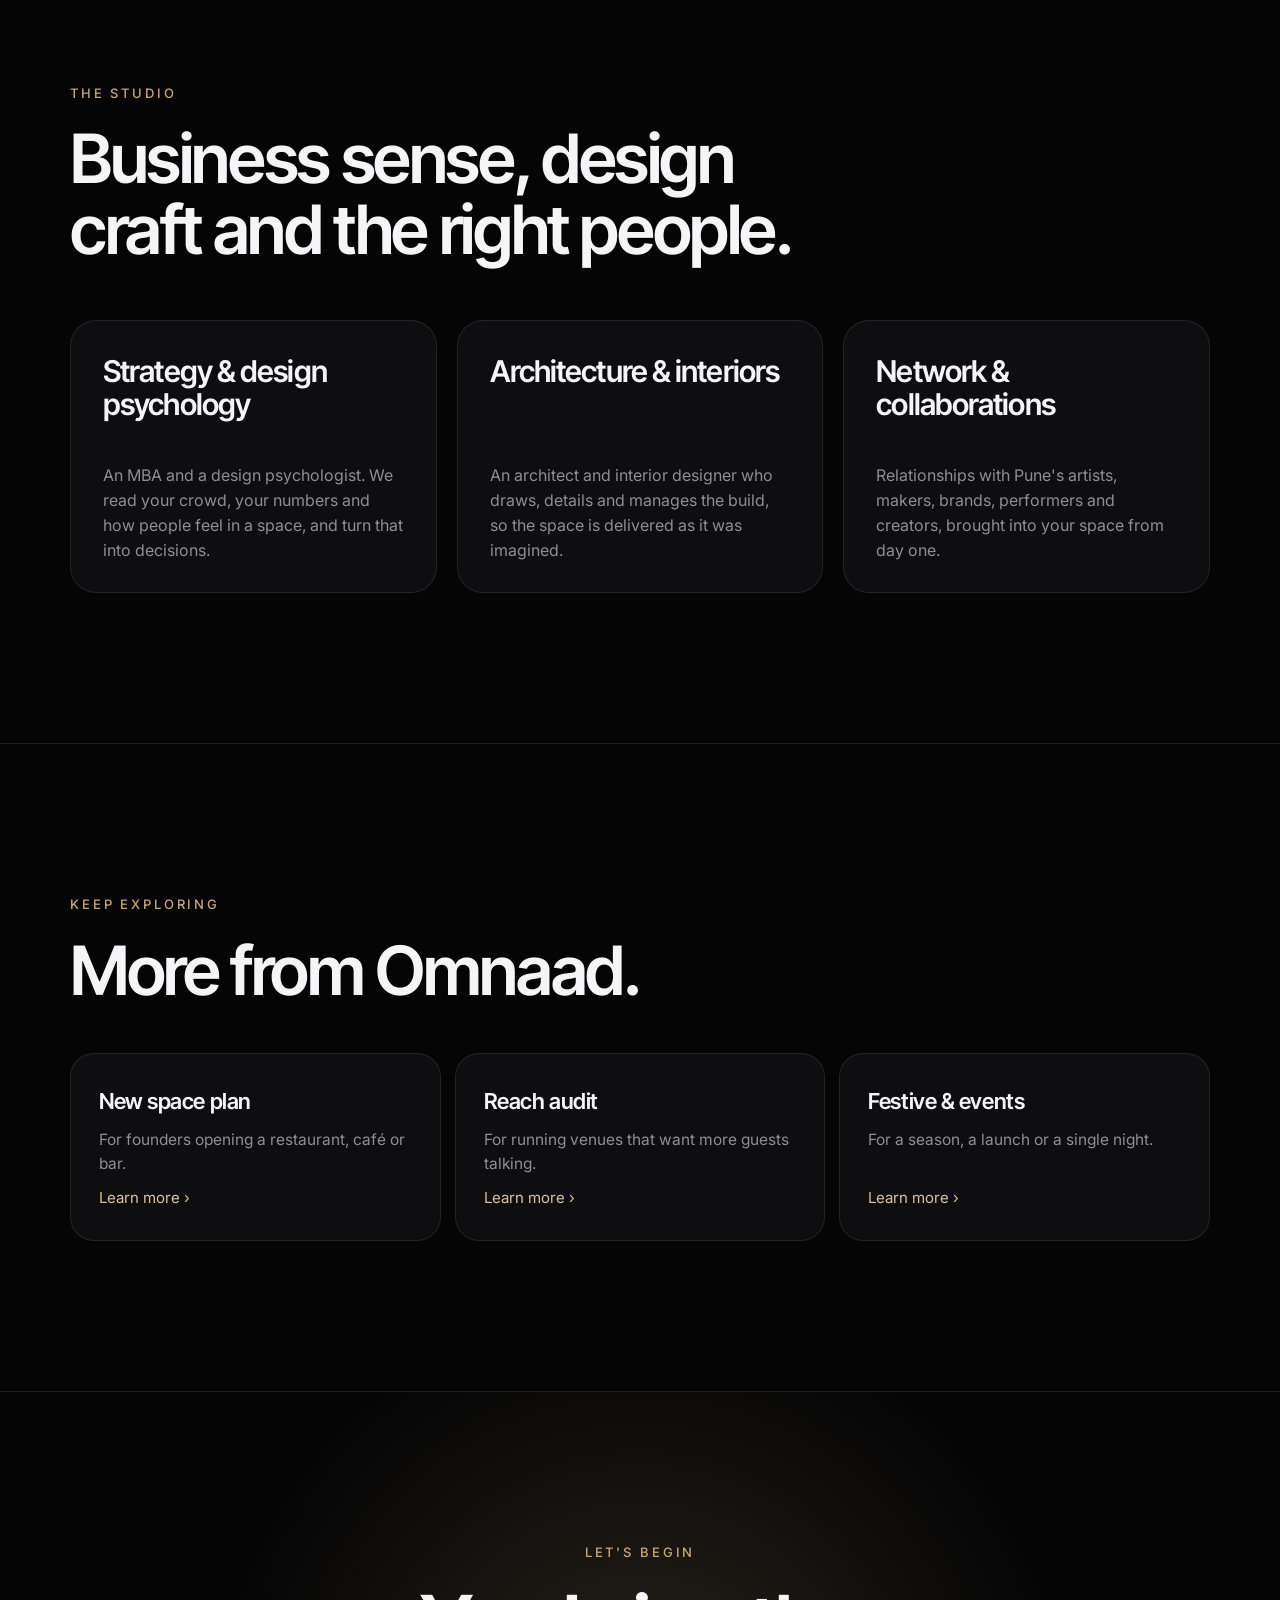
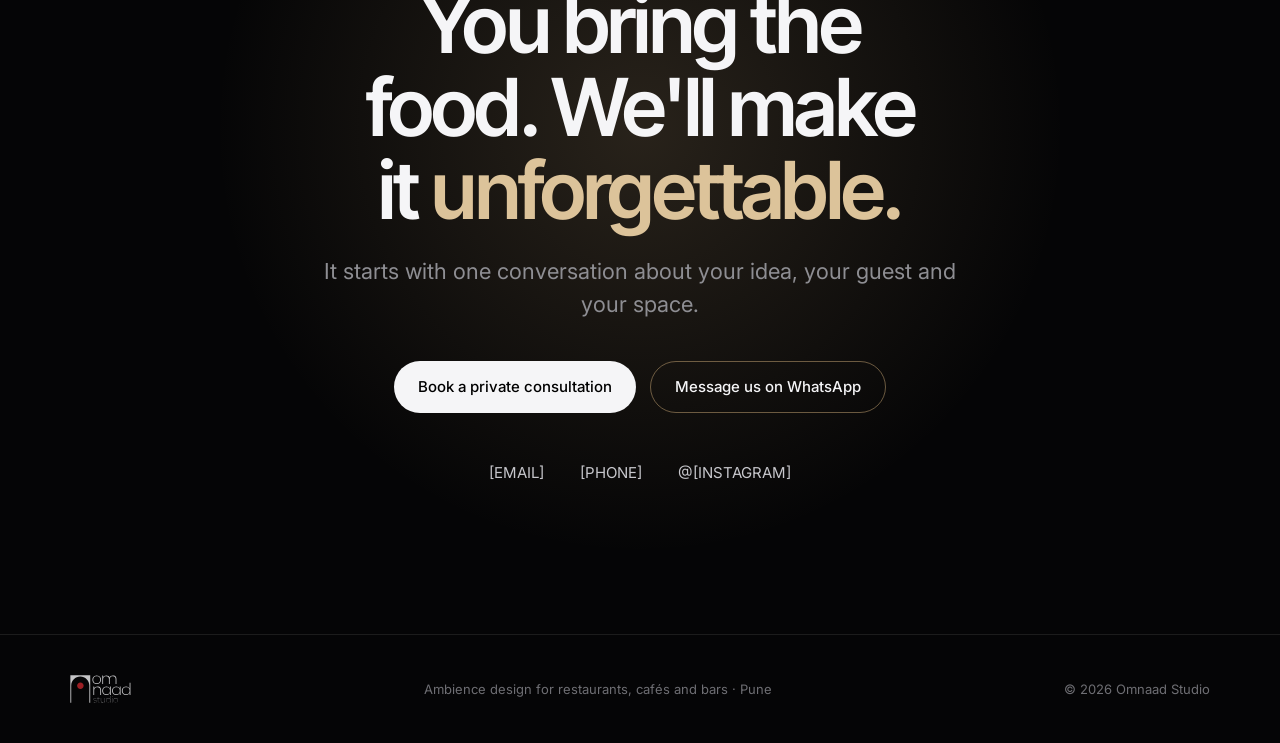
==== commit 715fec84: "Rename discovery session to private consultation Co-Authored-By: Claude Opus 5.5 <noreply@anthropic." ====
--- a/public/approach.html
+++ b/public/approach.html
@@ -23,7 +23,7 @@
     <a href="index.html" class="logo" aria-label="Omnaad Studio home"><img src="logo.svg" alt="Omnaad Studio" width="74" height="34"></a>
     <nav aria-label="Main"><ul><li><a href="approach.html" aria-current="page">Approach</a></li><li><a href="new-space-plan.html">New space</a></li><li><a href="reach-audit.html">Audit</a></li><li><a href="festive-and-events.html">Festive & events</a></li><li><a href="how-we-work.html">How we work</a></li></ul></nav>
     <details class="mnav"><summary>Menu</summary><ul><li><a href="approach.html" aria-current="page">Approach</a></li><li><a href="new-space-plan.html">New space</a></li><li><a href="reach-audit.html">Audit</a></li><li><a href="festive-and-events.html">Festive & events</a></li><li><a href="how-we-work.html">How we work</a></li></ul></details>
-    <a href="#contact" class="btn primary small"><span class="cta-long">Book a discovery session</span><span class="cta-short">Book</span></a>
+    <a href="#contact" class="btn primary small"><span class="cta-long">Book a private consultation</span><span class="cta-short">Book</span></a>
   </div>
 </header>
 <div class="subnav"><div class="wrap"><span class="name">Our approach</span><div class="right"><nav class="anchors" aria-label="On this page"><a href="#idea">The idea</a><a href="#story">Story</a><a href="#questions">Four questions</a><a href="#pune">Pune</a><a href="#studio">Studio</a></nav><a href="#contact" class="btn primary small">Book</a></div></div></div>
@@ -150,7 +150,7 @@
     <h2>You bring the food. We'll make it <span class="gold">unforgettable.</span></h2>
     <p class="lede">It starts with one conversation about your idea, your guest and your space.</p>
     <div class="actions">
-      <a href="mailto:[EMAIL]?subject=Discovery%20session" class="btn primary">Book a discovery session</a>
+      <a href="mailto:[EMAIL]?subject=Private%20consultation" class="btn primary">Book a private consultation</a>
       <a href="https://wa.me/[WHATSAPP_NUMBER]" class="btn ghost">Message us on WhatsApp</a>
     </div>
     <div class="channels">
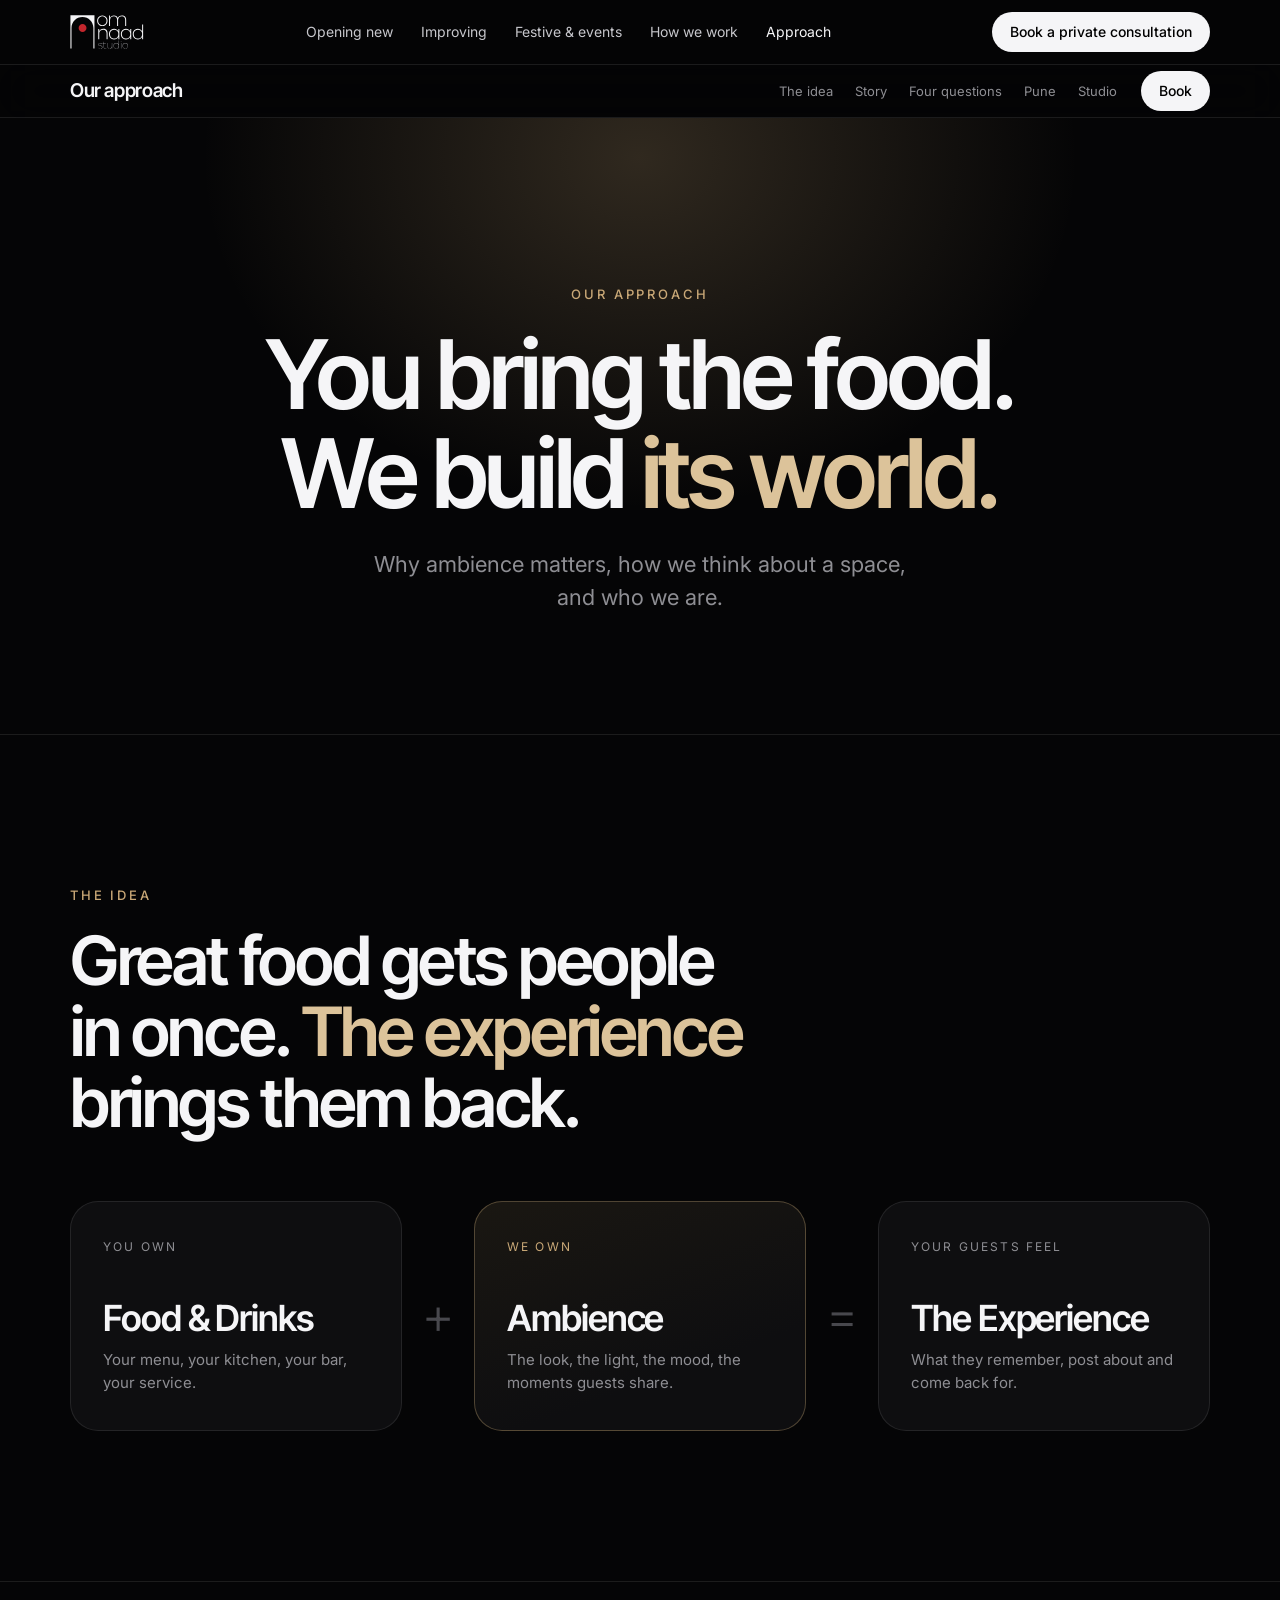
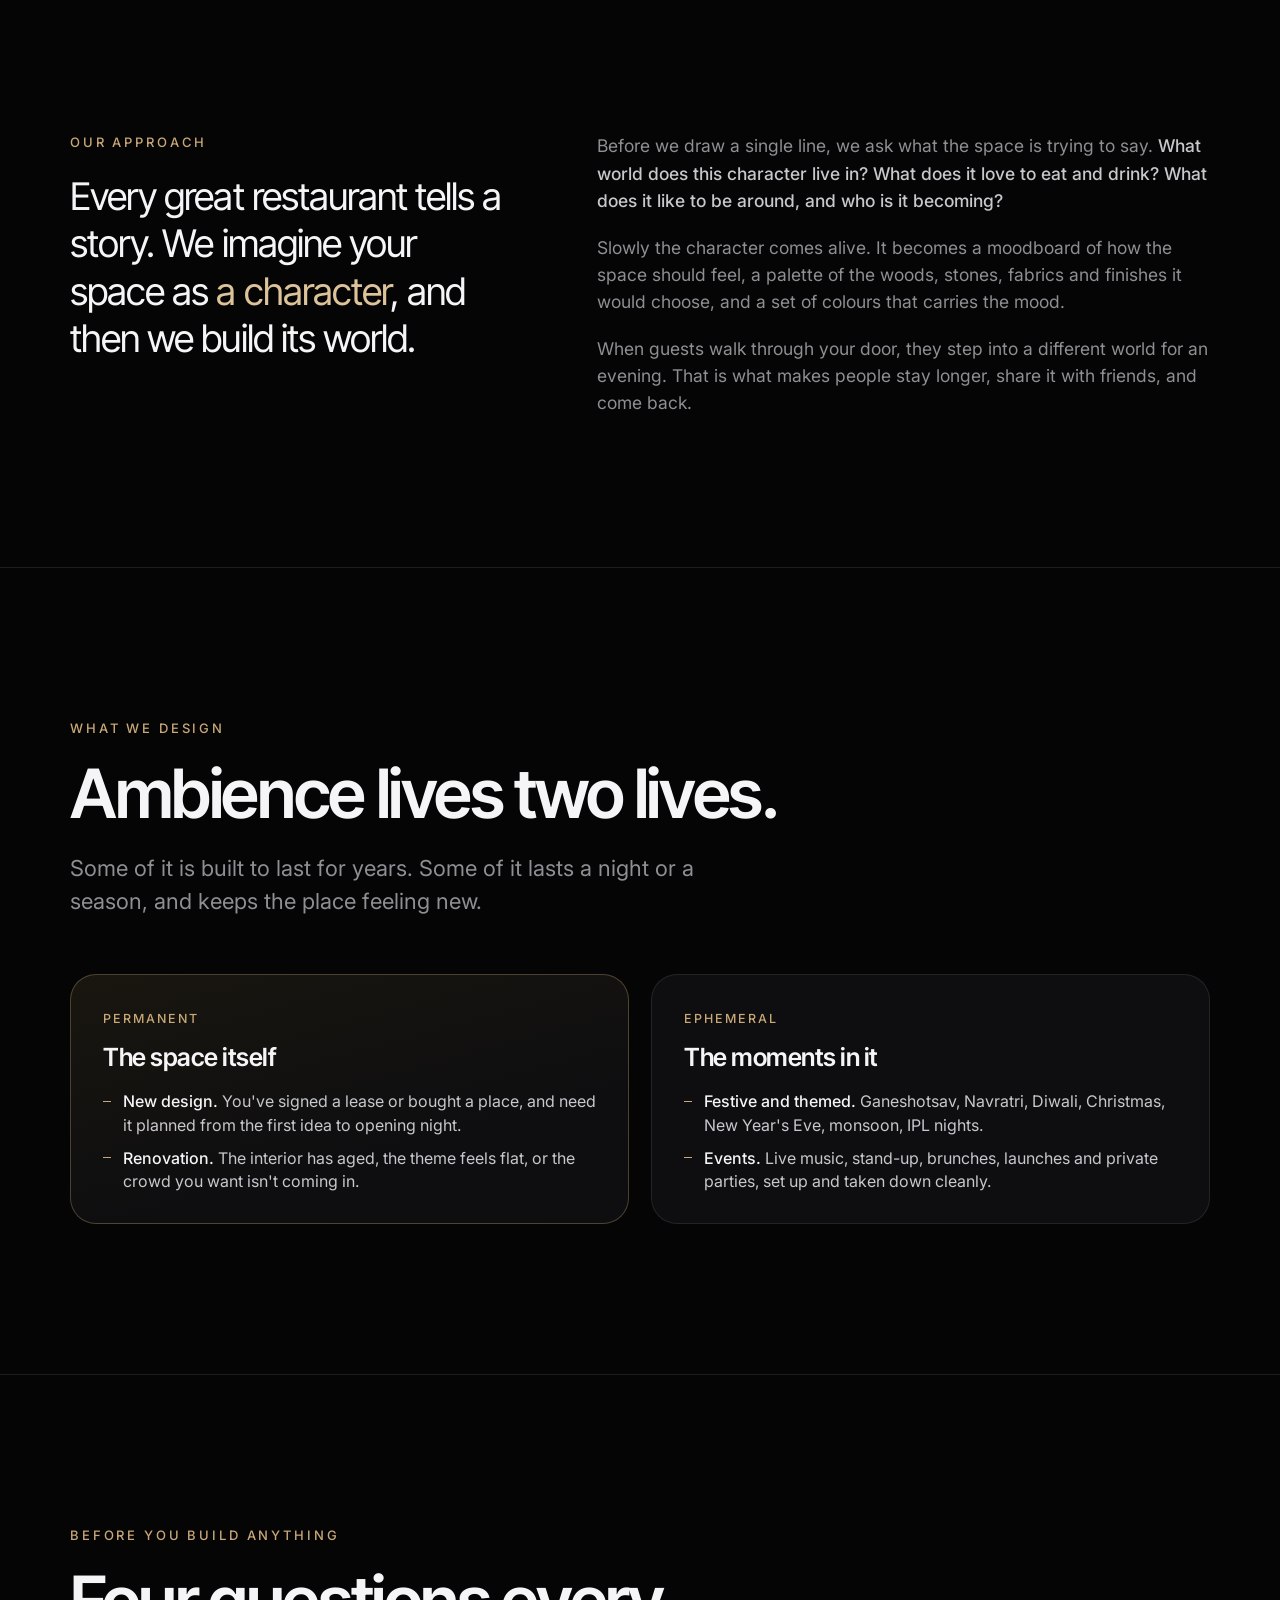
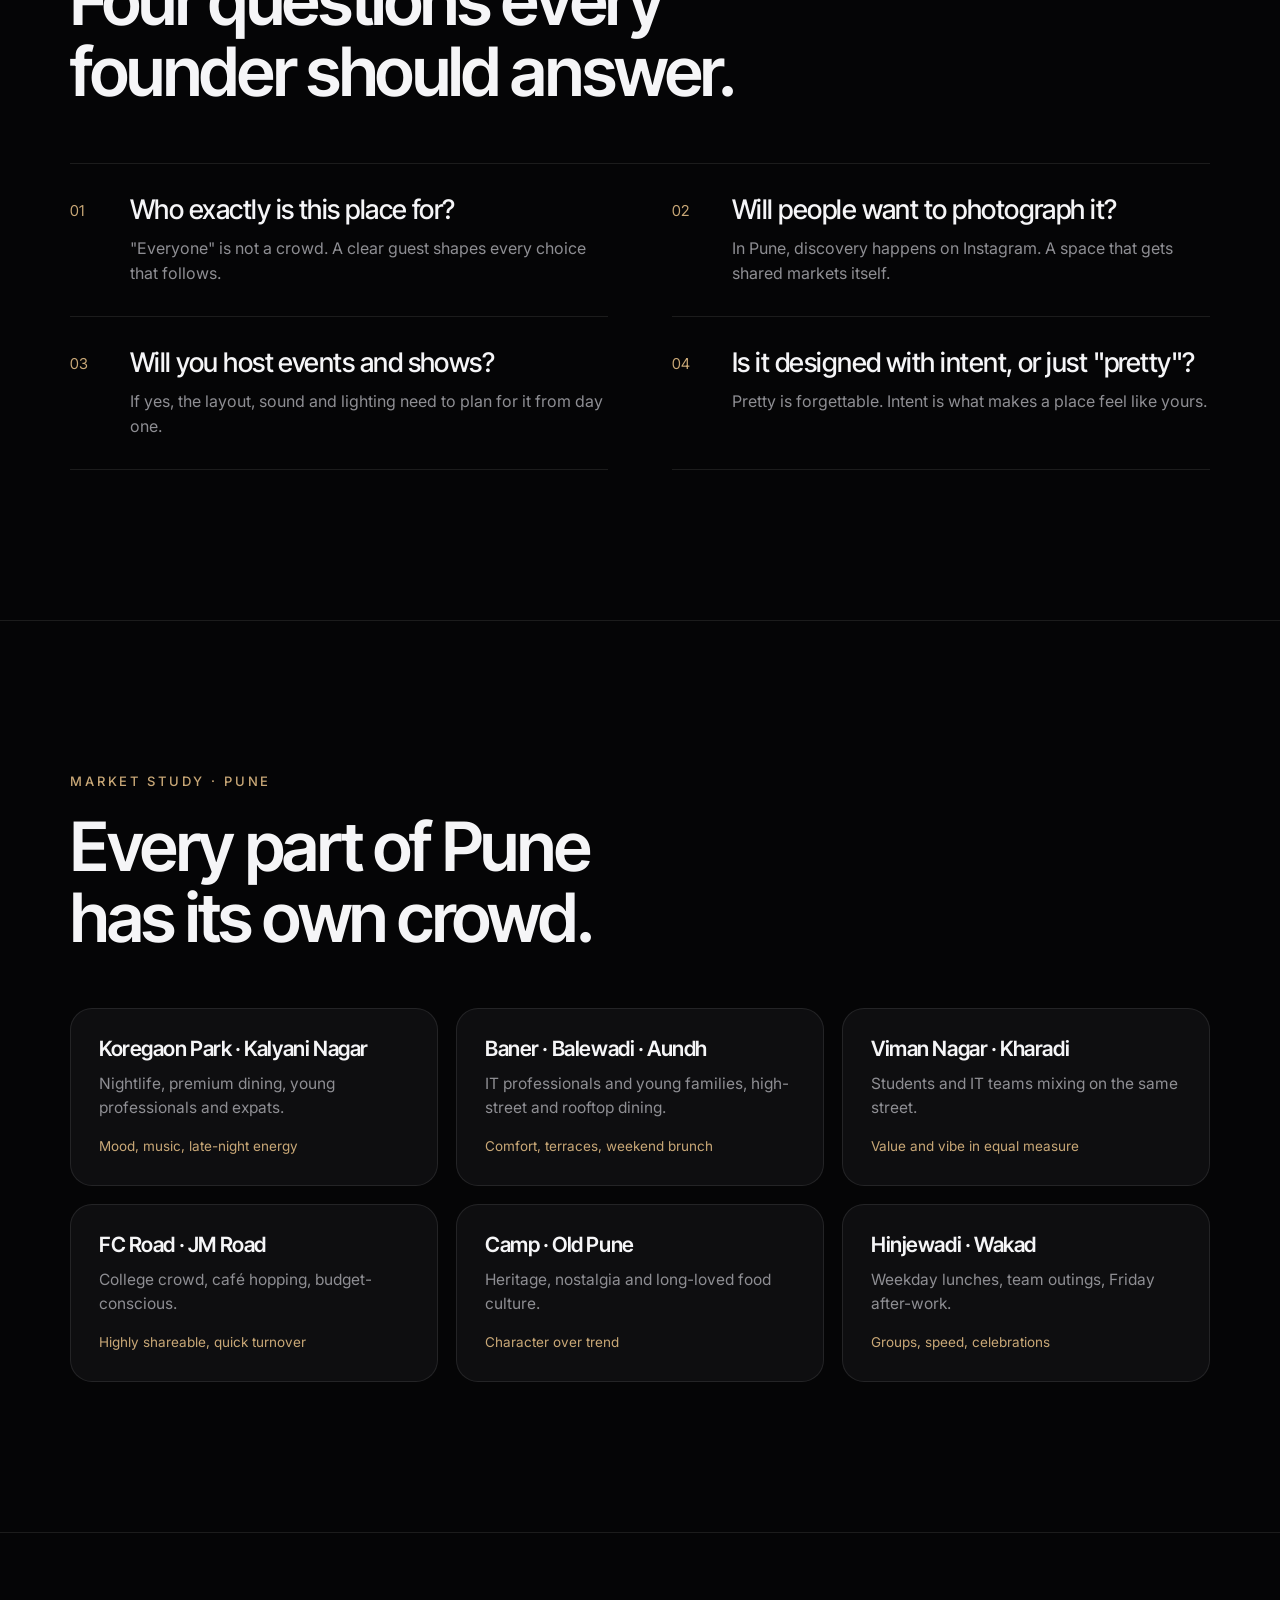
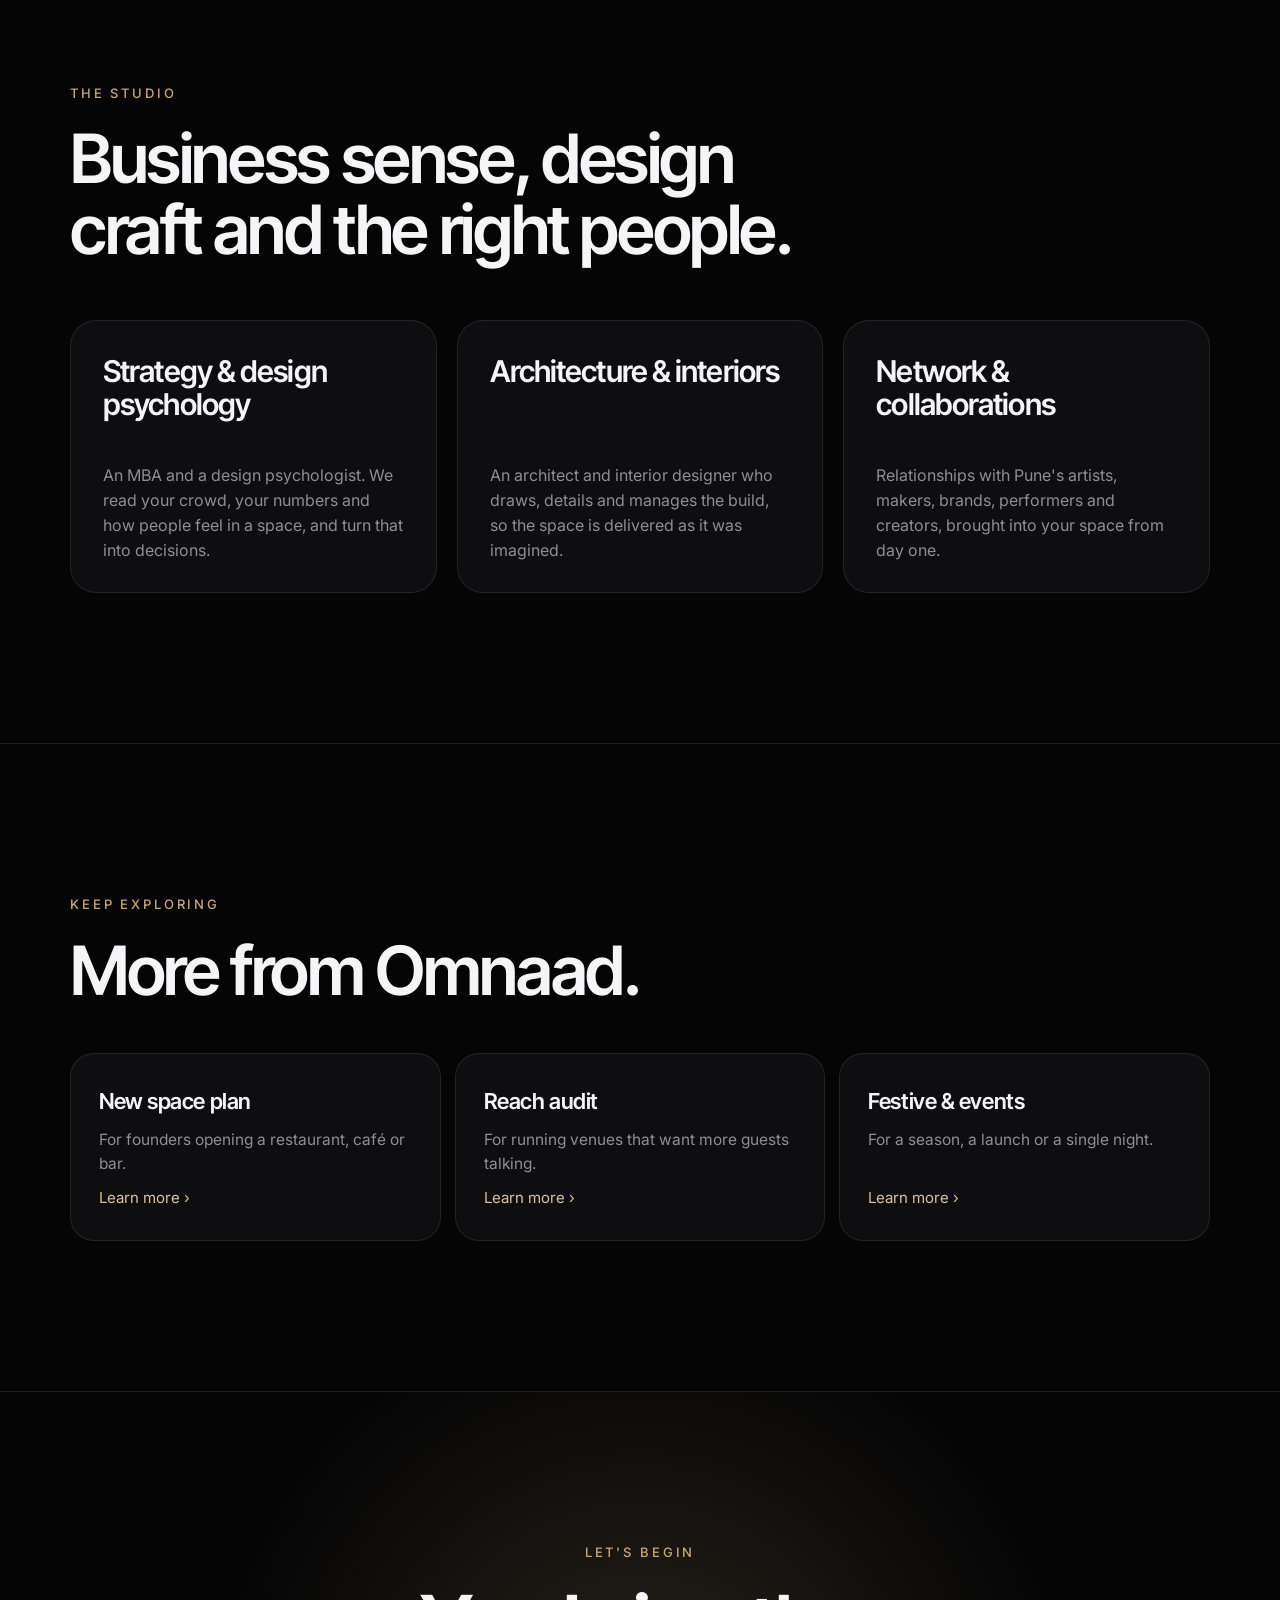
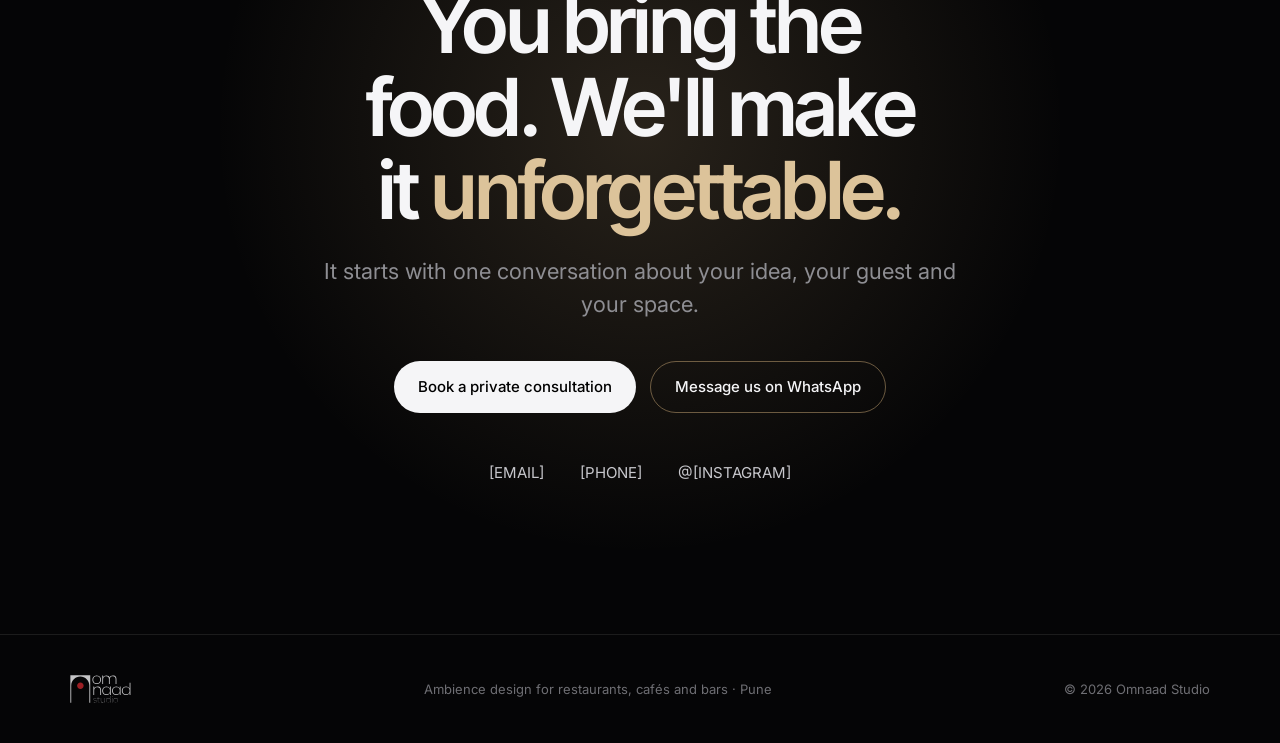
==== commit 28a024b8: "Add three situation buttons under the hero and build out each situation page Each page now explains " ====
--- a/public/approach.html
+++ b/public/approach.html
@@ -21,8 +21,8 @@
 <header class="nav">
   <div class="wrap">
     <a href="index.html" class="logo" aria-label="Omnaad Studio home"><img src="logo.svg" alt="Omnaad Studio" width="74" height="34"></a>
-    <nav aria-label="Main"><ul><li><a href="approach.html" aria-current="page">Approach</a></li><li><a href="new-space-plan.html">New space</a></li><li><a href="reach-audit.html">Audit</a></li><li><a href="festive-and-events.html">Festive & events</a></li><li><a href="how-we-work.html">How we work</a></li></ul></nav>
-    <details class="mnav"><summary>Menu</summary><ul><li><a href="approach.html" aria-current="page">Approach</a></li><li><a href="new-space-plan.html">New space</a></li><li><a href="reach-audit.html">Audit</a></li><li><a href="festive-and-events.html">Festive & events</a></li><li><a href="how-we-work.html">How we work</a></li></ul></details>
+    <nav aria-label="Main"><ul><li><a href="new-space-plan.html">Opening new</a></li><li><a href="reach-audit.html">Improving</a></li><li><a href="festive-and-events.html">Festive & events</a></li><li><a href="how-we-work.html">How we work</a></li><li><a href="approach.html" aria-current="page">Approach</a></li></ul></nav>
+    <details class="mnav"><summary>Menu</summary><ul><li><a href="new-space-plan.html">Opening new</a></li><li><a href="reach-audit.html">Improving</a></li><li><a href="festive-and-events.html">Festive & events</a></li><li><a href="how-we-work.html">How we work</a></li><li><a href="approach.html" aria-current="page">Approach</a></li></ul></details>
     <a href="#contact" class="btn primary small"><span class="cta-long">Book a private consultation</span><span class="cta-short">Book</span></a>
   </div>
 </header>
--- a/public/styles.css
+++ b/public/styles.css
@@ -40,7 +40,7 @@
 @media (max-width:900px){.nav ul{display:none}}
 
 /* hero */
-.hero{position:relative;overflow:hidden;padding-block:clamp(110px,16vw,200px) clamp(90px,12vw,150px)}
+.hero{position:relative;overflow:hidden;padding-block:clamp(64px,8vw,112px) clamp(72px,9vw,120px)}
 .hero::before{content:"";position:absolute;width:900px;height:900px;right:-300px;top:-320px;background:radial-gradient(circle,rgba(201,168,119,.26),rgba(201,168,119,0) 62%);pointer-events:none}
 .hero .wrap{position:relative}
 .hero h1{max-width:11ch}
@@ -287,3 +287,34 @@
 @media (max-width:900px){.mnav{display:block;margin-left:auto}}
 @media (max-width:520px){.nav .cta-long{display:none}.nav .cta-short{display:inline}}
 .nav .mnav ul{gap:2px;display:grid}
+
+/* situation paths under the hero */
+.ask{margin-top:56px;font-size:13px;letter-spacing:.22em;text-transform:uppercase;color:var(--muted)}
+.paths{display:grid;grid-template-columns:repeat(3,minmax(0,1fr));gap:14px;margin-top:18px}
+@media (max-width:900px){.paths{grid-template-columns:1fr}}
+.path{display:flex;flex-direction:column;gap:10px;padding:28px 28px 24px;border-radius:24px;background:rgba(255,255,255,.035);border:1px solid var(--line);text-decoration:none;transition:border-color .2s,background .2s,transform .2s;min-height:190px}
+.path:hover{border-color:rgba(201,168,119,.55);background:rgba(201,168,119,.07);transform:translateY(-2px)}
+.path .k{font-size:12px;letter-spacing:.18em;text-transform:uppercase;color:var(--gold)}
+.path b{font-family:var(--display);font-size:clamp(21px,2vw,25px);font-weight:600;letter-spacing:-.02em;line-height:1.2}
+.path em{font-style:normal;color:var(--gold-hi);font-size:15px;margin-top:auto}
+.video{margin-top:40px;border-radius:24px;overflow:hidden;border:1px solid var(--line);aspect-ratio:16/9;max-width:880px;background:var(--raise)}
+.video video{width:100%;height:100%;object-fit:cover;display:block}
+
+/* examples */
+.examples{display:grid;grid-template-columns:repeat(3,minmax(0,1fr));gap:18px;margin-top:56px}
+@media (max-width:900px){.examples{grid-template-columns:1fr}}
+.example{padding:32px 30px;border-radius:24px;background:var(--raise);border:1px solid var(--line);display:flex;flex-direction:column;gap:12px}
+.example .where{font-size:12.5px;letter-spacing:.16em;text-transform:uppercase;color:var(--gold)}
+.example p{color:var(--muted);font-size:16px}
+.note{margin-top:20px;font-size:14px;color:#6E6E73}
+
+/* faq */
+.faqwrap{display:grid;grid-template-columns:4fr 7fr;gap:clamp(32px,6vw,88px);align-items:start}
+@media (max-width:900px){.faqwrap{grid-template-columns:1fr}}
+.faq{border-top:1px solid var(--line)}
+.faq details{border-bottom:1px solid var(--line)}
+.faq summary{list-style:none;cursor:pointer;display:flex;justify-content:space-between;gap:20px;padding:24px 0;font-family:var(--display);font-size:clamp(19px,1.9vw,22px);font-weight:500;letter-spacing:-.015em}
+.faq summary::-webkit-details-marker{display:none}
+.faq summary::after{content:"+";color:var(--gold);font-weight:300;font-size:26px;line-height:1;transition:transform .2s}
+.faq details[open] summary::after{transform:rotate(45deg)}
+.faq details p{color:var(--muted);font-size:16.5px;padding:0 40px 26px 0;max-width:62ch}
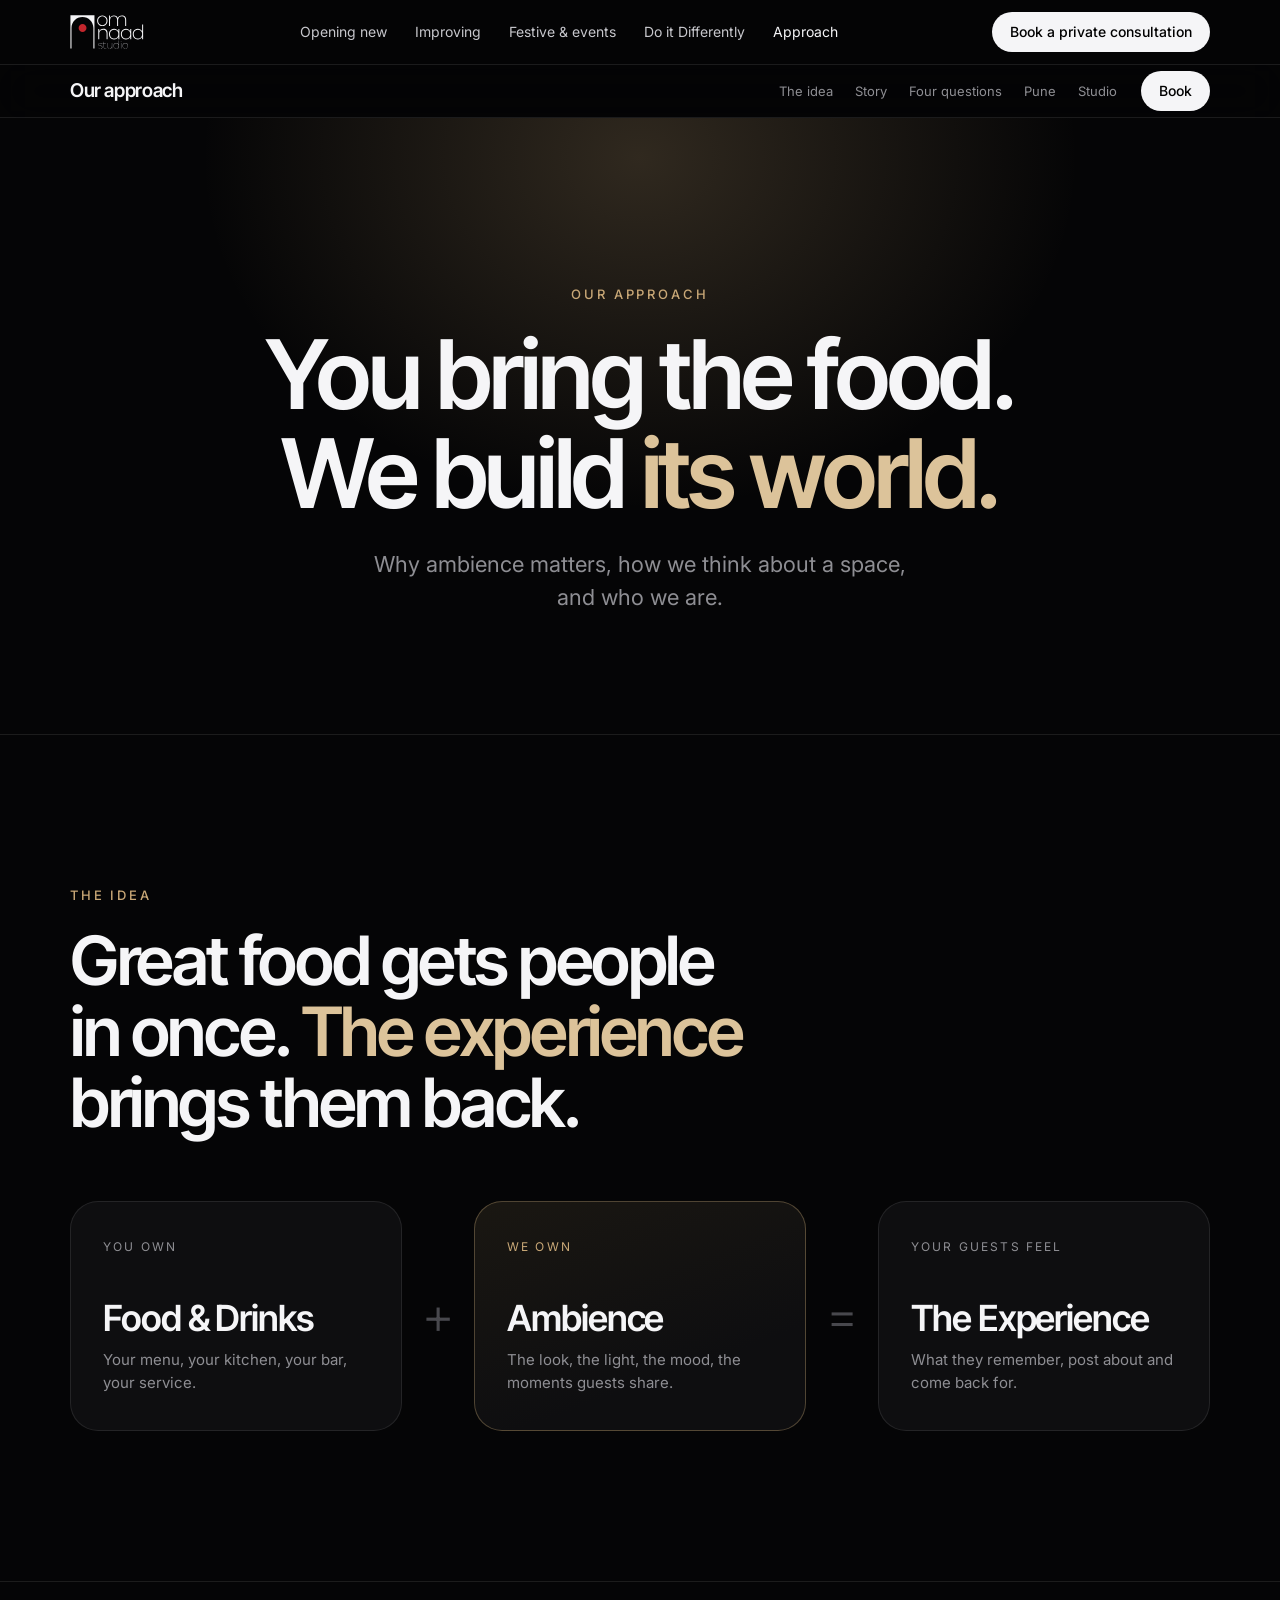
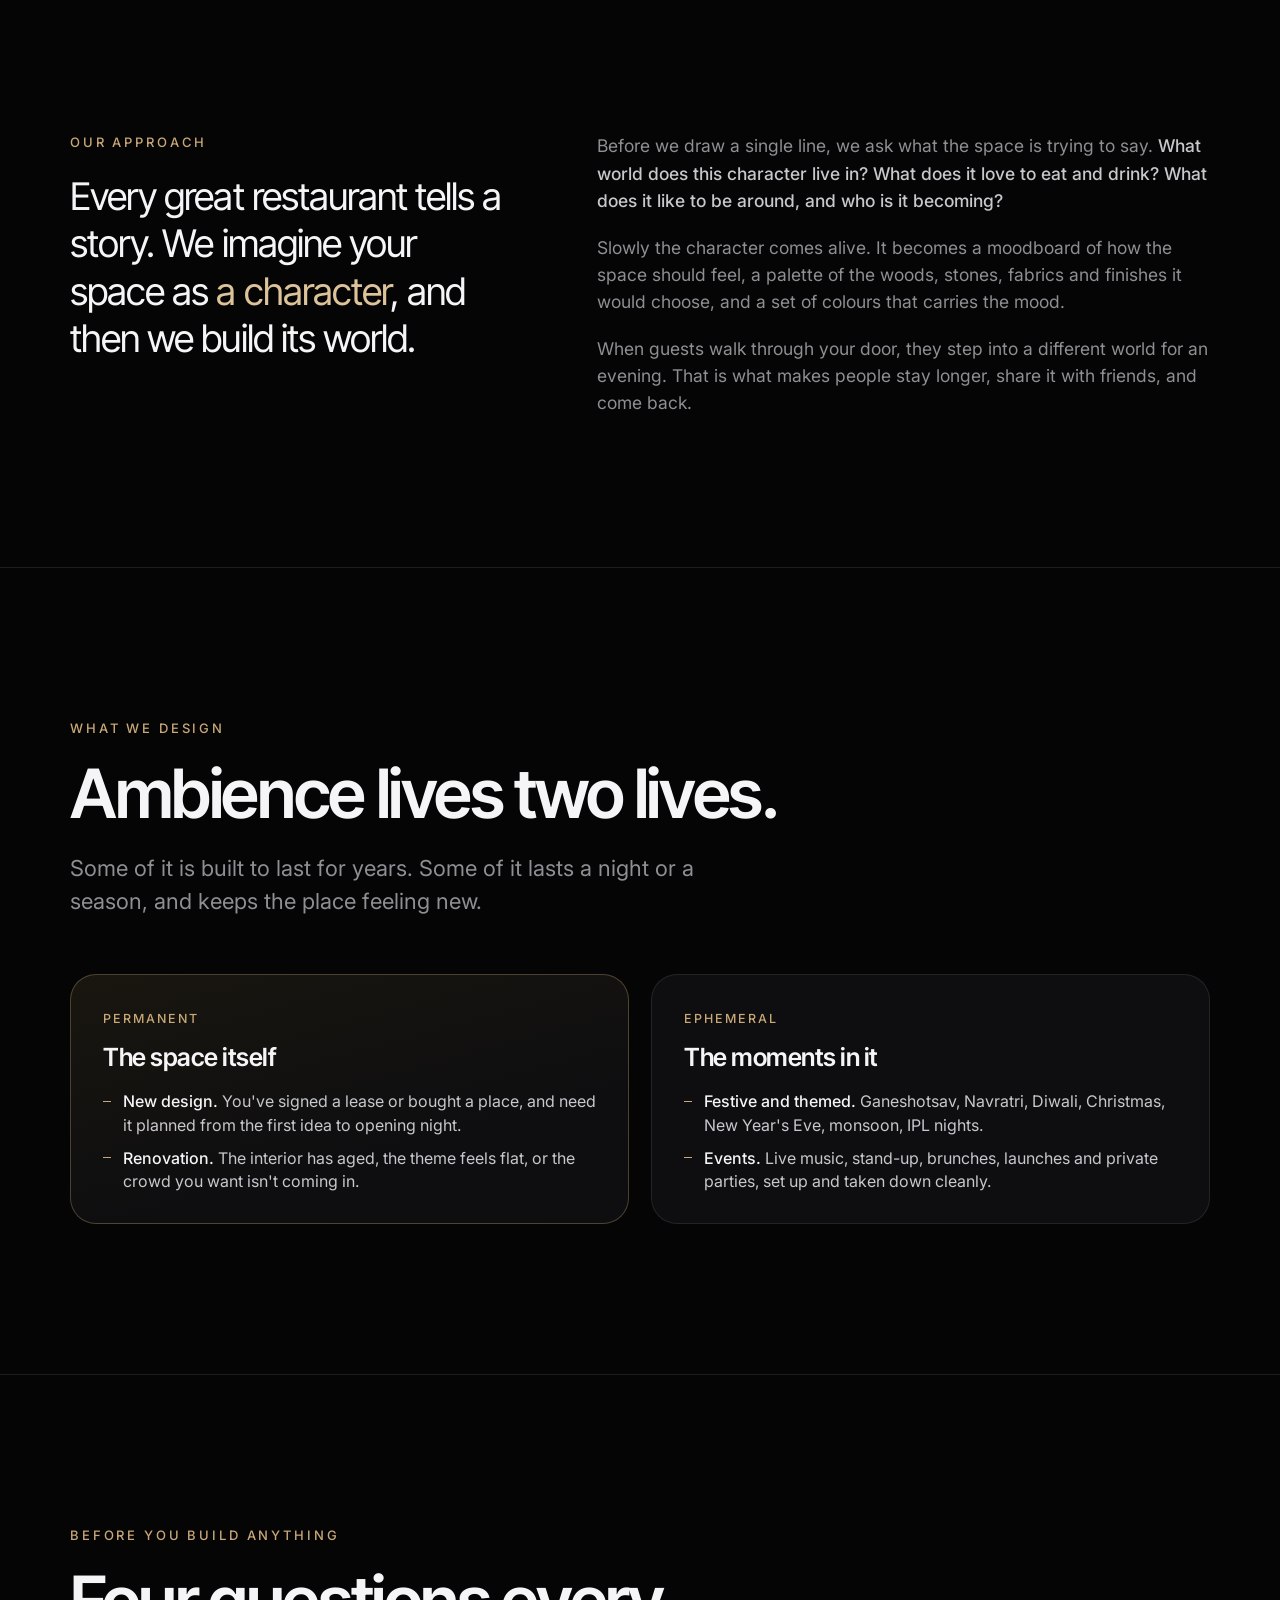
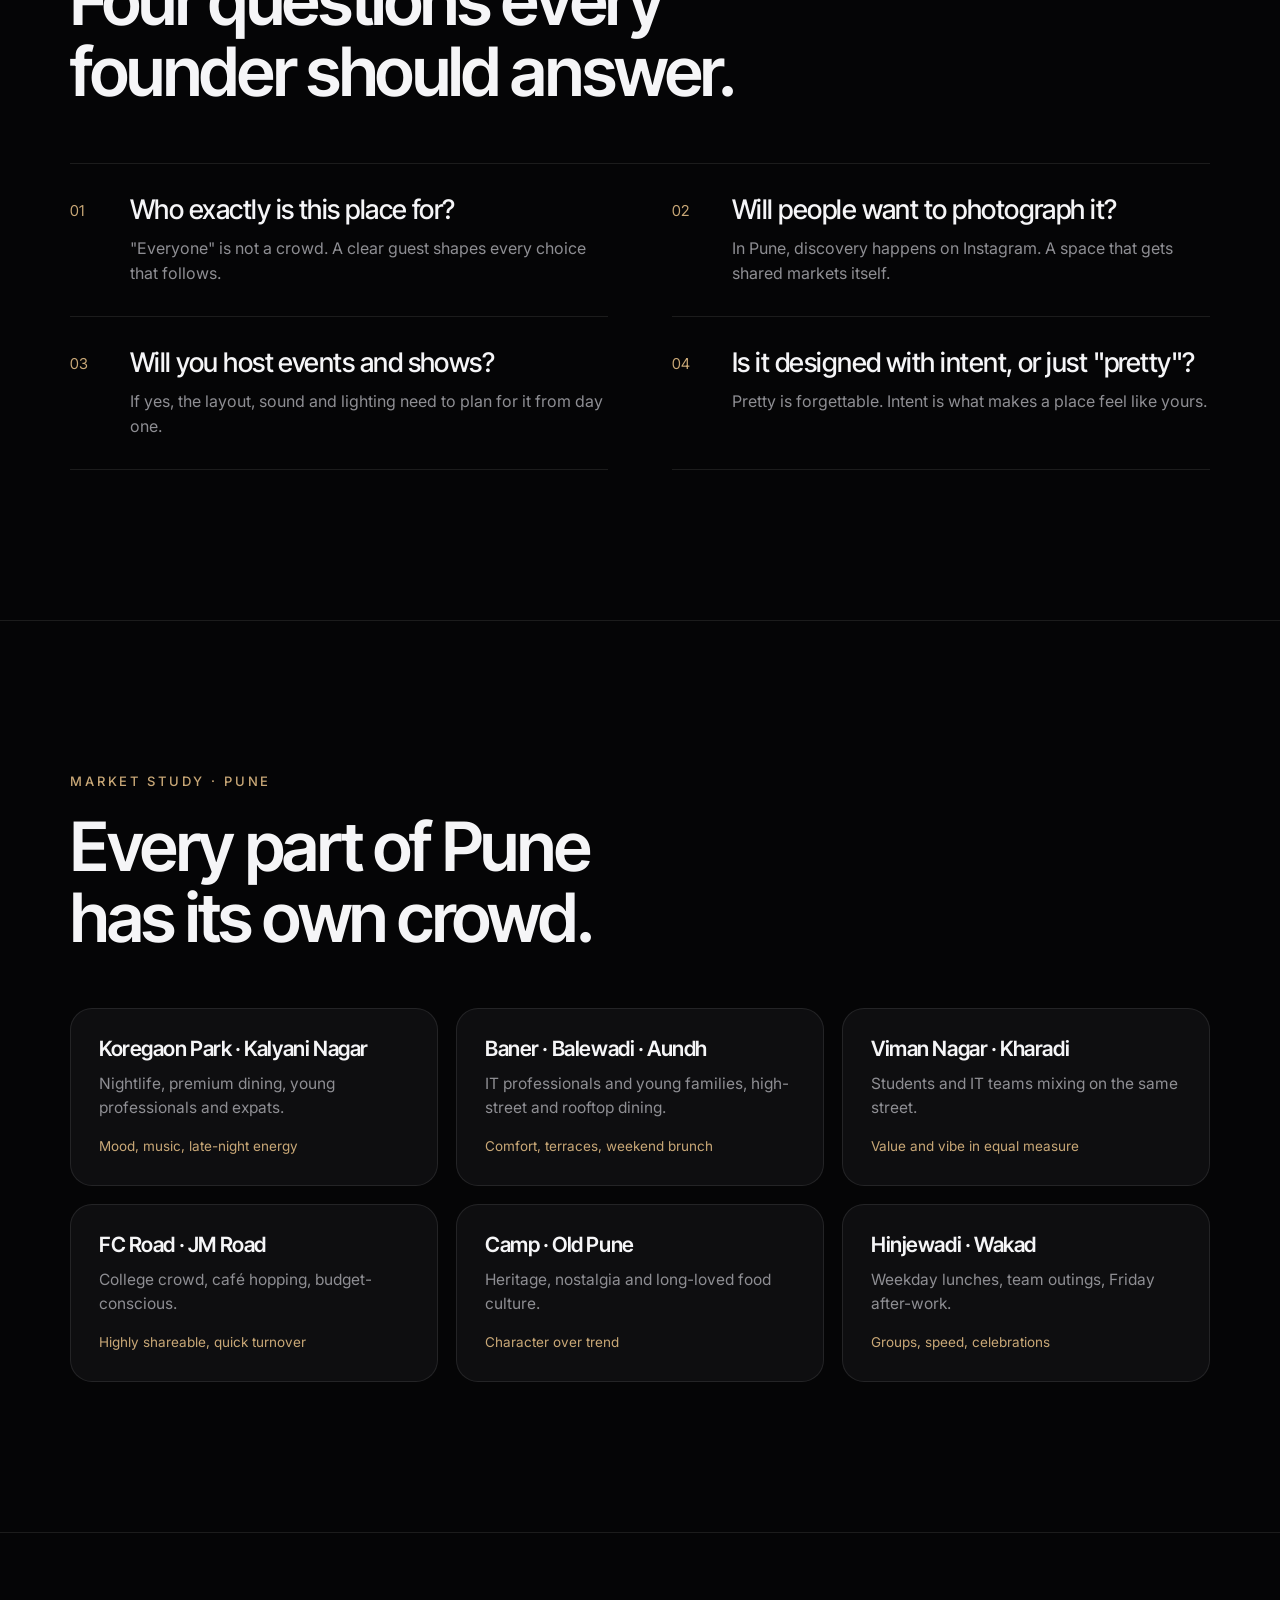
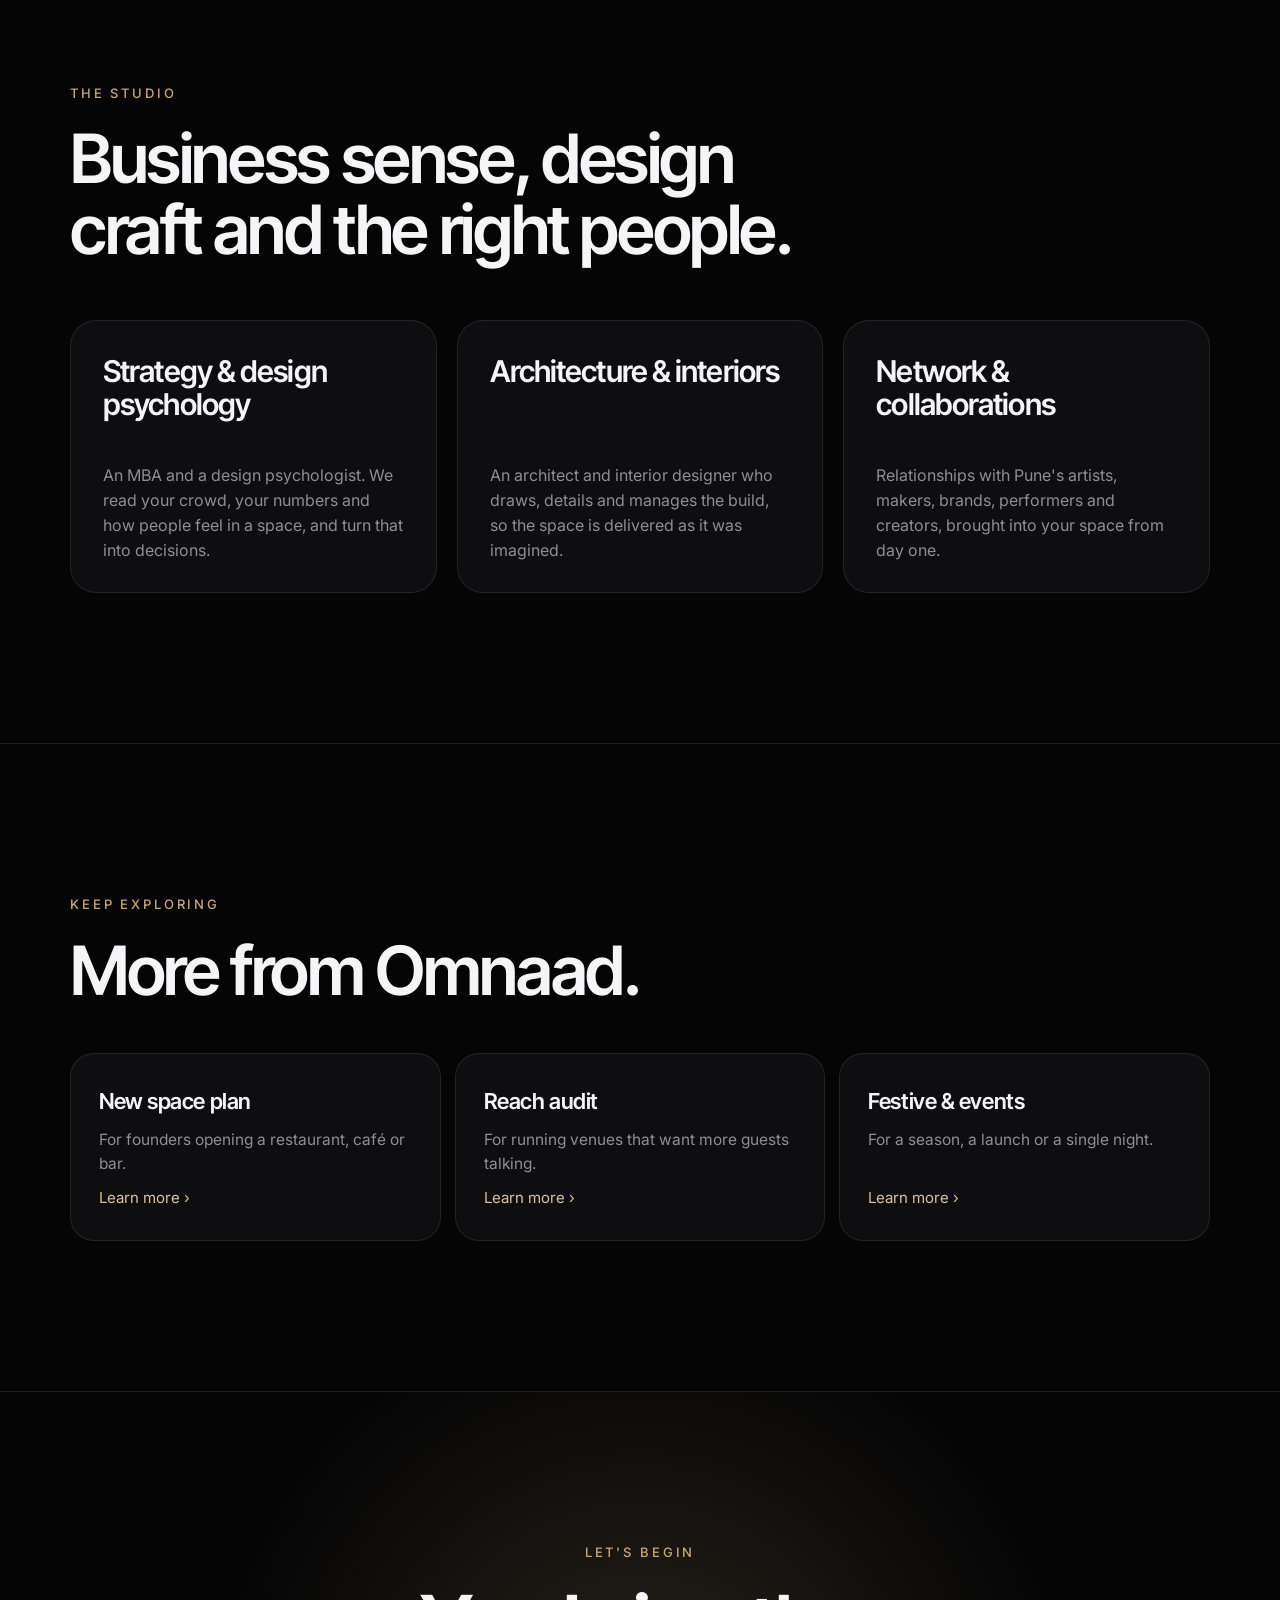
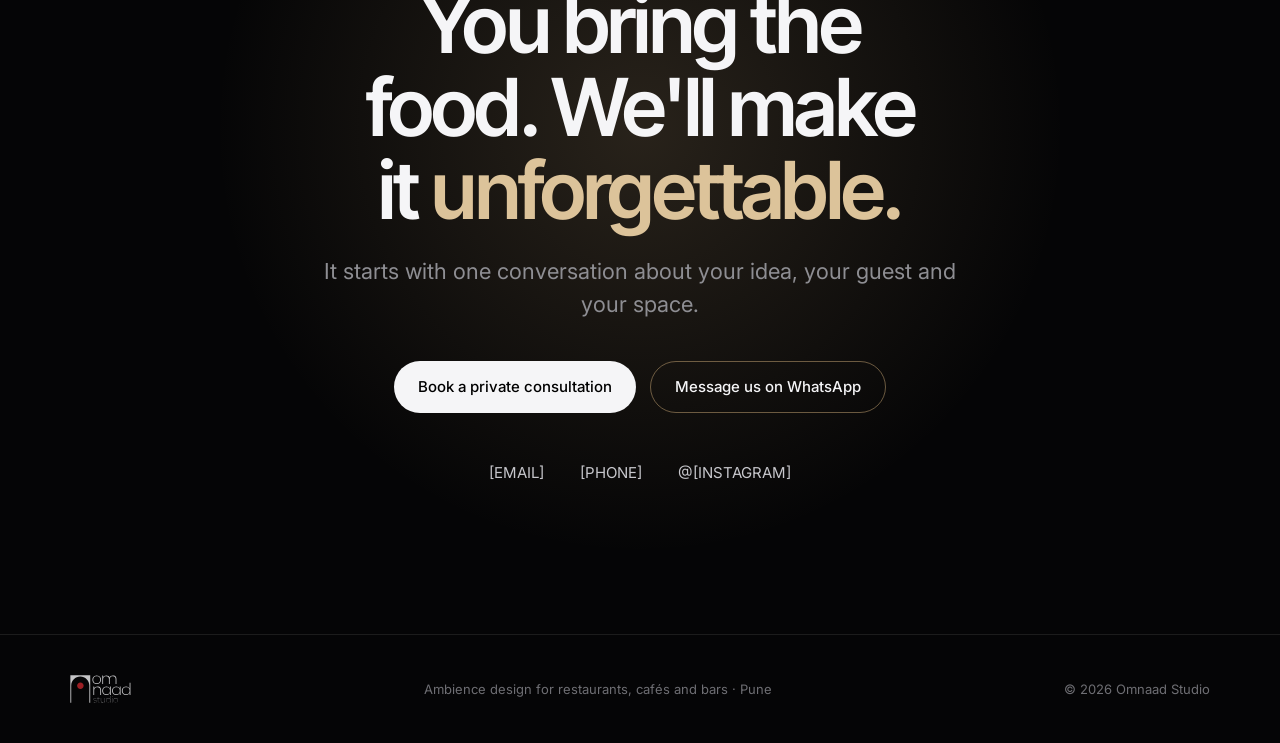
==== commit 79180554: "Rename "How we work" to "Do it Differently"; keep the top menu on one line Co-Authored-By: Claude Op" ====
--- a/public/approach.html
+++ b/public/approach.html
@@ -21,8 +21,8 @@
 <header class="nav">
   <div class="wrap">
     <a href="index.html" class="logo" aria-label="Omnaad Studio home"><img src="logo.svg" alt="Omnaad Studio" width="74" height="34"></a>
-    <nav aria-label="Main"><ul><li><a href="new-space-plan.html">Opening new</a></li><li><a href="reach-audit.html">Improving</a></li><li><a href="festive-and-events.html">Festive & events</a></li><li><a href="how-we-work.html">How we work</a></li><li><a href="approach.html" aria-current="page">Approach</a></li></ul></nav>
-    <details class="mnav"><summary>Menu</summary><ul><li><a href="new-space-plan.html">Opening new</a></li><li><a href="reach-audit.html">Improving</a></li><li><a href="festive-and-events.html">Festive & events</a></li><li><a href="how-we-work.html">How we work</a></li><li><a href="approach.html" aria-current="page">Approach</a></li></ul></details>
+    <nav aria-label="Main"><ul><li><a href="new-space-plan.html">Opening new</a></li><li><a href="reach-audit.html">Improving</a></li><li><a href="festive-and-events.html">Festive & events</a></li><li><a href="how-we-work.html">Do it Differently</a></li><li><a href="approach.html" aria-current="page">Approach</a></li></ul></nav>
+    <details class="mnav"><summary>Menu</summary><ul><li><a href="new-space-plan.html">Opening new</a></li><li><a href="reach-audit.html">Improving</a></li><li><a href="festive-and-events.html">Festive & events</a></li><li><a href="how-we-work.html">Do it Differently</a></li><li><a href="approach.html" aria-current="page">Approach</a></li></ul></details>
     <a href="#contact" class="btn primary small"><span class="cta-long">Book a private consultation</span><span class="cta-short">Book</span></a>
   </div>
 </header>
--- a/public/styles.css
+++ b/public/styles.css
@@ -318,3 +318,16 @@
 .faq summary::after{content:"+";color:var(--gold);font-weight:300;font-size:26px;line-height:1;transition:transform .2s}
 .faq details[open] summary::after{transform:rotate(45deg)}
 .faq details p{color:var(--muted);font-size:16.5px;padding:0 40px 26px 0;max-width:62ch}
+
+/* where are you today: its own section */
+section.where{padding-block:clamp(24px,4vw,48px) clamp(40px,6vw,72px);border-top:0}
+.where-panel{border-radius:32px;border:1px solid rgba(201,168,119,.28);background:radial-gradient(ellipse at 50% -10%,rgba(201,168,119,.20),rgba(201,168,119,0) 60%),var(--raise);padding:clamp(48px,7vw,96px) clamp(22px,5vw,64px);text-align:center;display:flex;flex-direction:column;align-items:center}
+.where-panel h2{margin:0 auto;max-width:none}
+.where-panel .lede{text-align:center;max-width:52ch}
+.where-panel .paths{margin-top:48px;width:100%;text-align:left}
+.hero{padding-bottom:clamp(48px,6vw,80px)}
+section.where{padding-block:0 0}
+section.where .wrap{max-width:none;padding-left:max(14px, env(safe-area-inset-left,0px));padding-right:max(14px, env(safe-area-inset-right,0px))}
+section.where .paths{max-width:1100px}
+.nav ul a{white-space:nowrap}
+@media (max-width:1100px){.nav nav[aria-label="Main"] ul{display:none}.mnav{display:block;margin-left:auto}}
